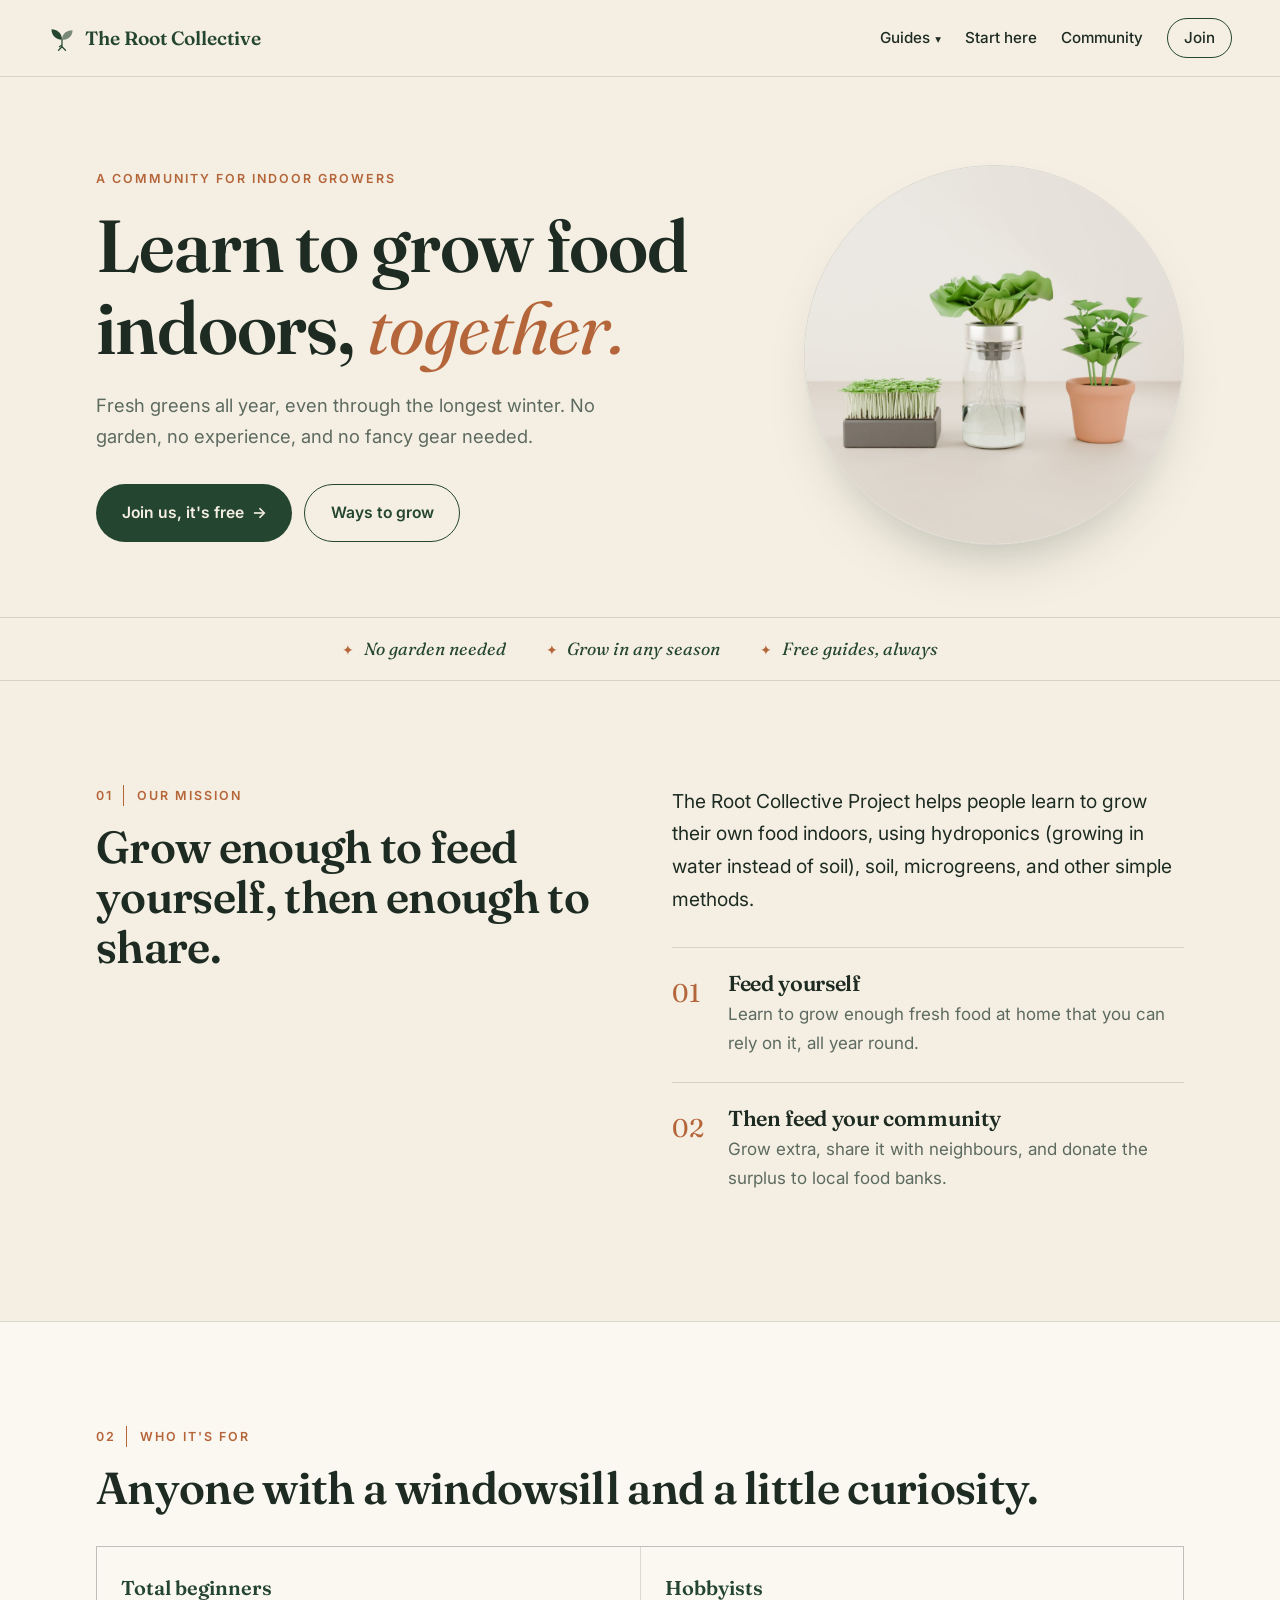
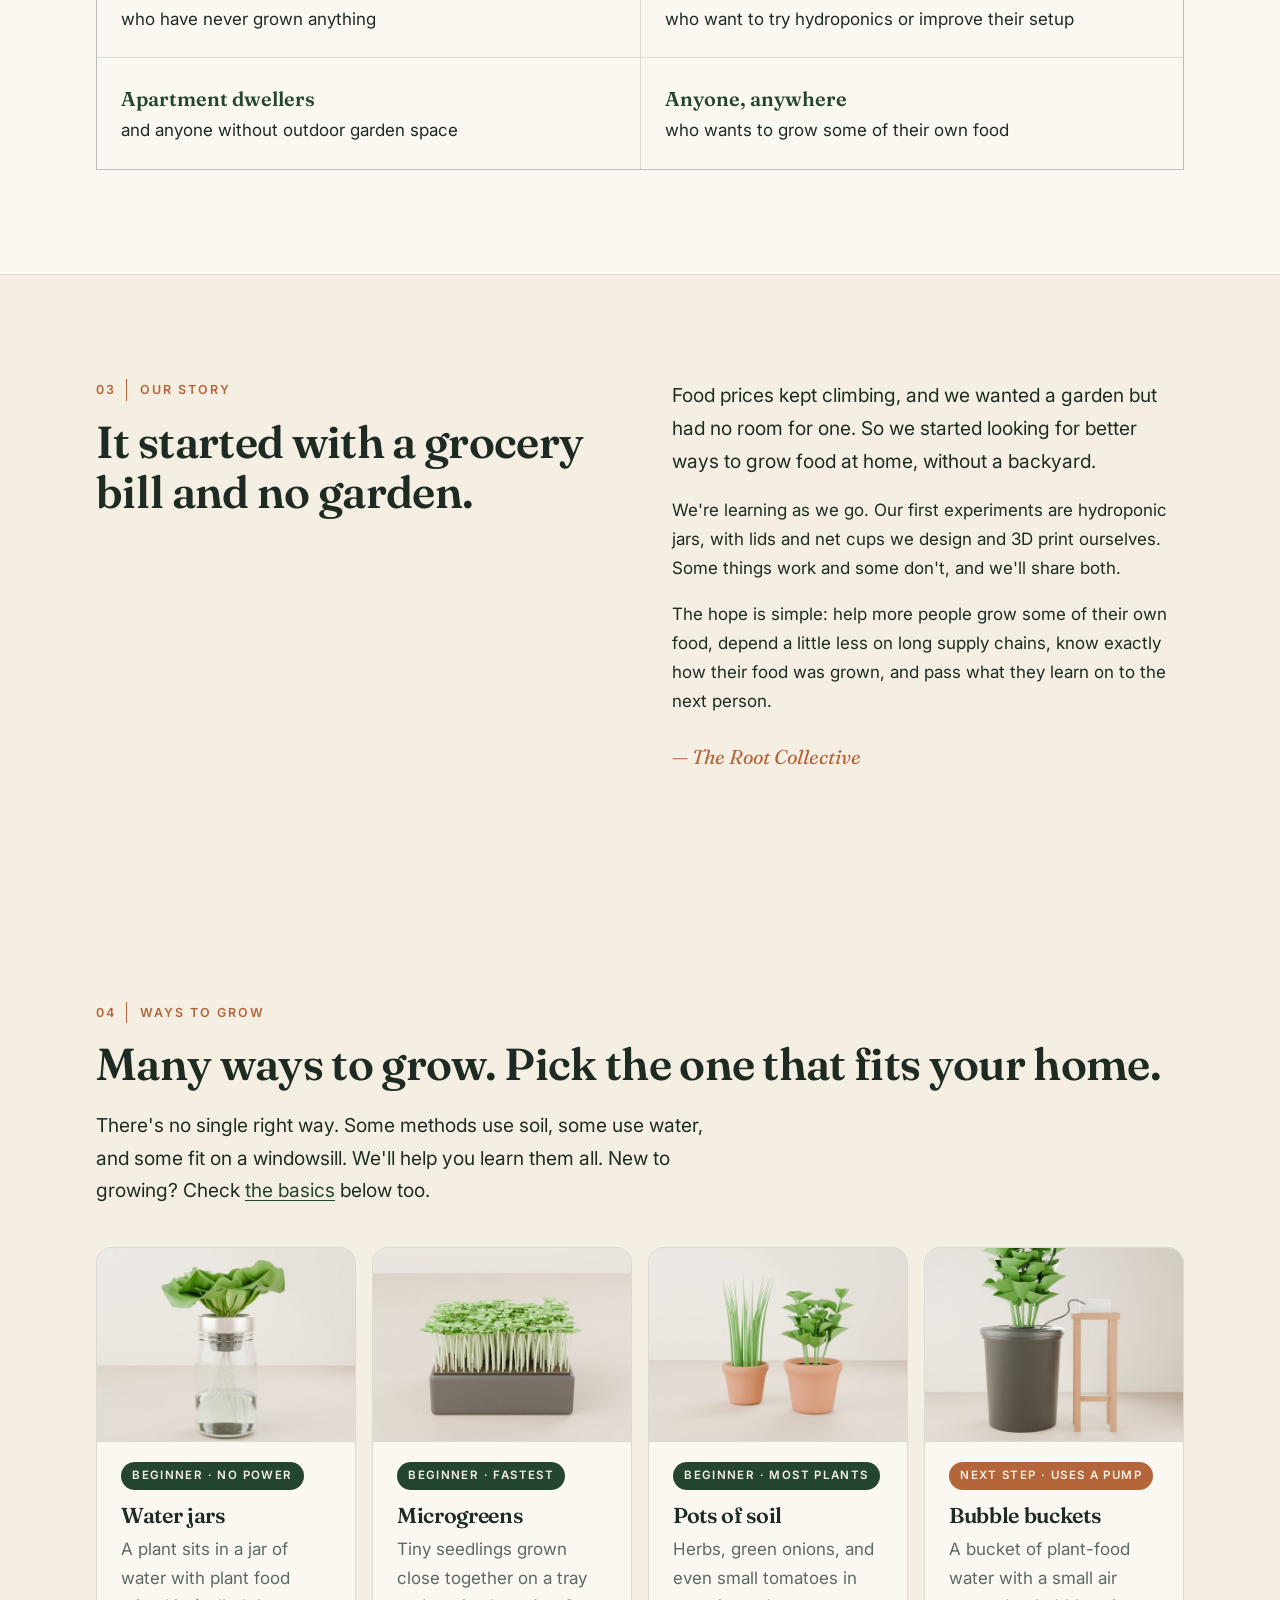
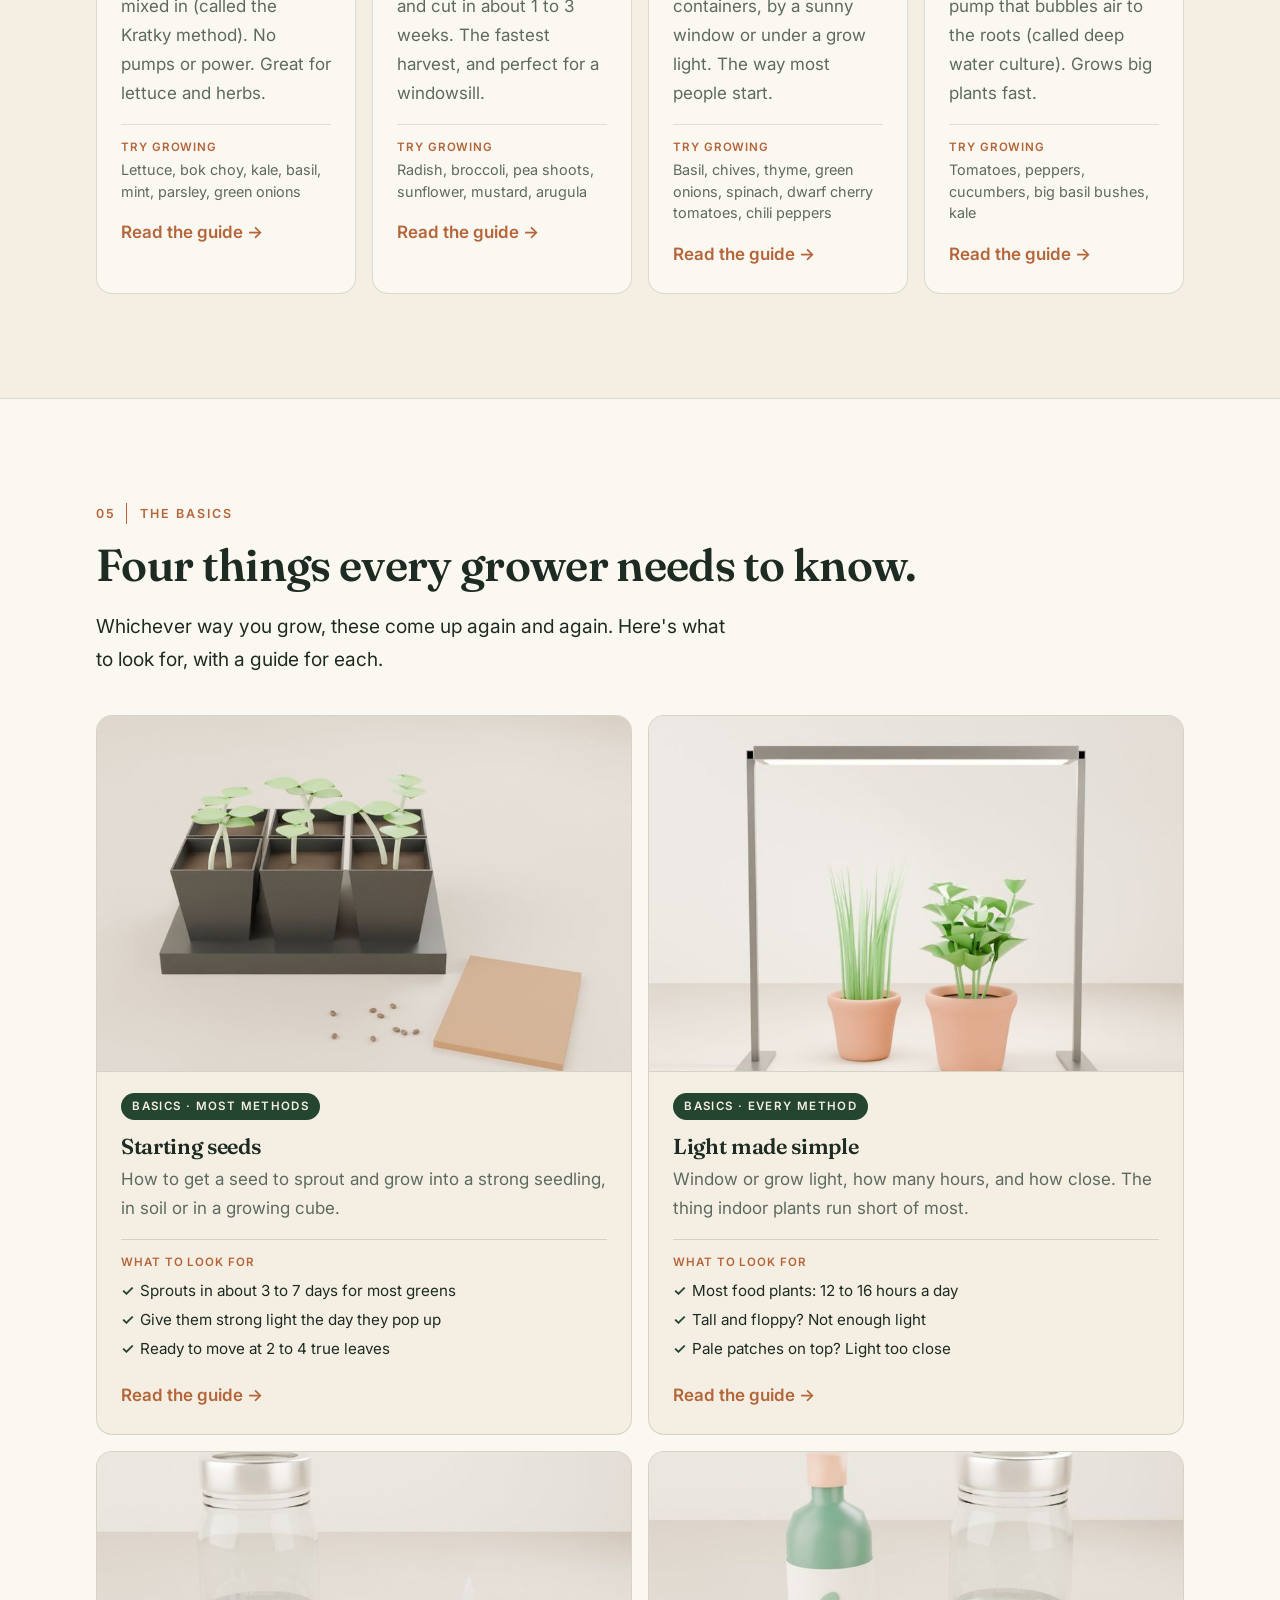
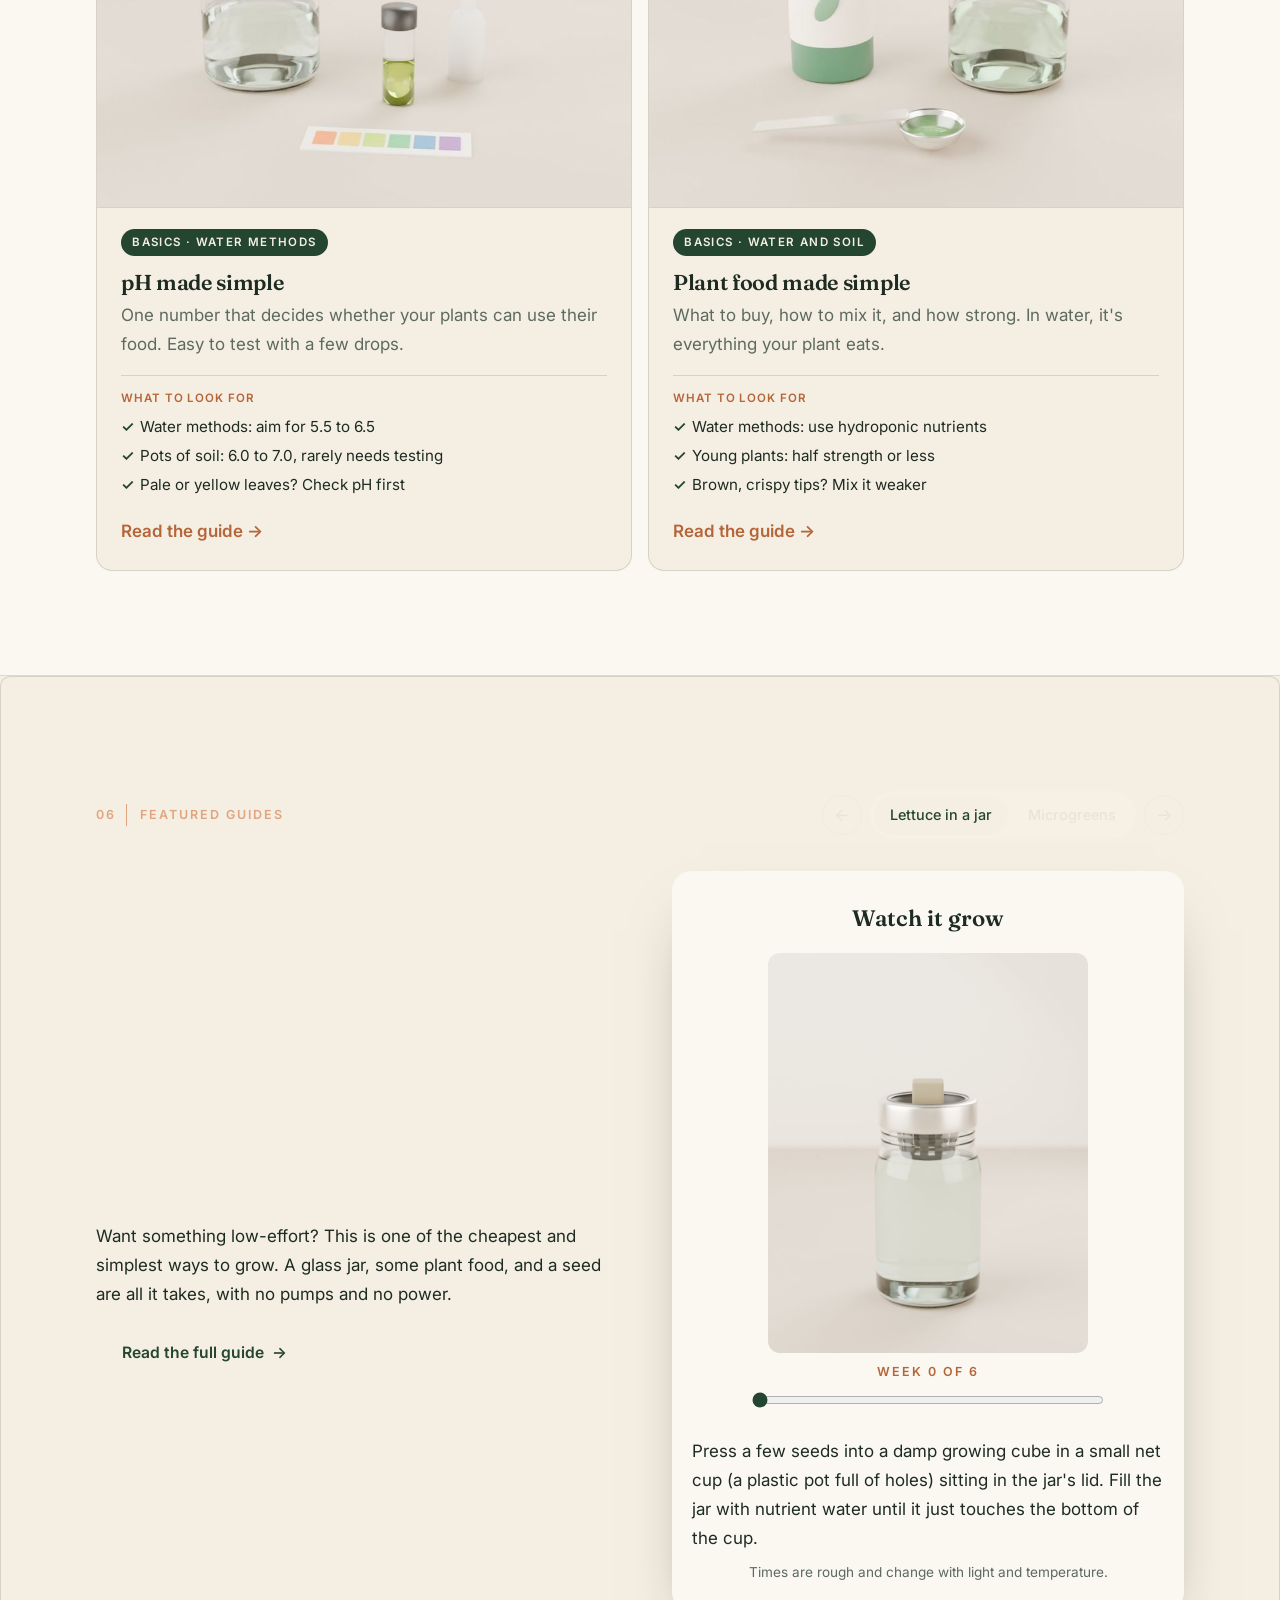
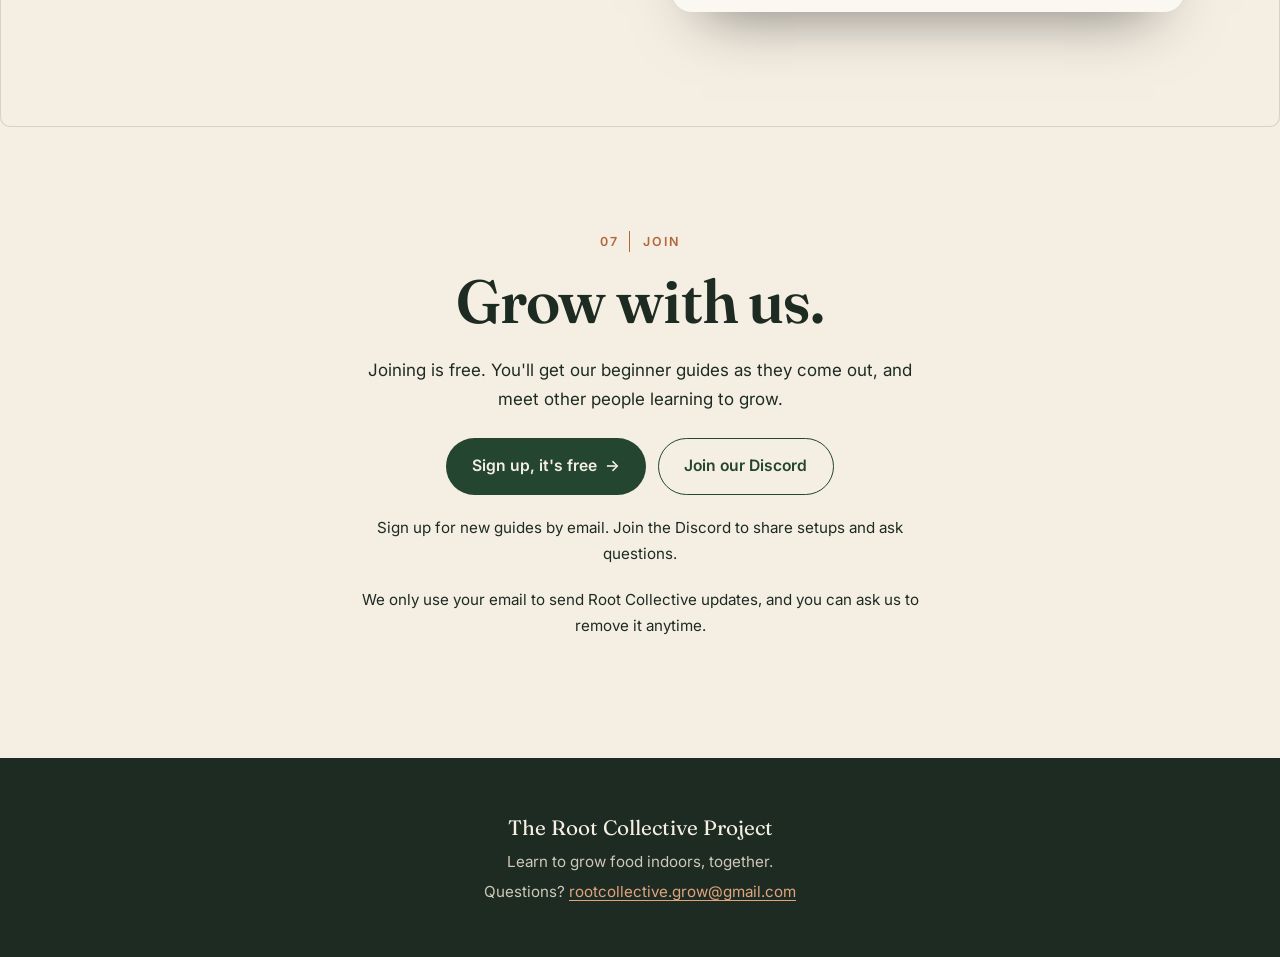
==== index.html @ bc661ca5 "Add files via upload" ====
<!DOCTYPE html>
<html lang="en-CA">
<head>
  <meta charset="UTF-8">
  <meta name="viewport" content="width=device-width, initial-scale=1">
  <title>The Root Collective Project</title>
  <meta name="description" content="Learn to grow food indoors, together. A friendly community for beginners, wherever you live.">
  <!-- Free fonts from Google: Fraunces (headings) and Inter (body text) -->
  <link rel="preconnect" href="https://fonts.googleapis.com">
  <link rel="preconnect" href="https://fonts.gstatic.com" crossorigin>
  <link rel="stylesheet" href="https://fonts.googleapis.com/css2?family=Fraunces:ital,opsz,wght@0,9..144,400;0,9..144,600;1,9..144,400&family=Inter:wght@400;500;600&display=swap">
  <!-- SHARE: link previews -->
  <meta property="og:type" content="website">
  <meta property="og:site_name" content="The Root Collective">
  <meta property="og:title" content="The Root Collective Project">
  <meta property="og:description" content="Learn to grow food indoors, together. A friendly community for beginners, wherever you live.">
  <meta property="og:url" content="https://rootcollective-grow.github.io/">
  <meta property="og:image" content="https://rootcollective-grow.github.io/images/hero-ways-to-grow.jpg">
  <meta property="og:image:alt" content="The Root Collective Project">
  <meta name="twitter:card" content="summary_large_image">
  <link rel="canonical" href="https://rootcollective-grow.github.io/">
  <!-- /SHARE -->
  <link rel="icon" href="favicon.svg" type="image/svg+xml">
  <link rel="icon" href="favicon.ico" sizes="any">
  <link rel="apple-touch-icon" href="apple-touch-icon.png">
  <link rel="stylesheet" href="styles.css">
</head>
<body>

  <header class="site-header">
    <a class="logo" href="index.html">
      <svg class="logo-mark" viewBox="0 0 32 32" aria-hidden="true">
        <path d="M16 18 C16 10 10 6 4 6 C4 13 9 18 16 18 Z" fill="currentColor"/>
        <path d="M16 18 C16 11 21 7 28 7 C28 14 23 18 16 18 Z" fill="currentColor" opacity="0.6"/>
        <path d="M16 18 V26 M16 26 L12 30 M16 26 L20 30 M16 24 L13 26" stroke="currentColor" stroke-width="1.4" fill="none" stroke-linecap="round"/>
      </svg>
      <span>The Root Collective</span>
    </a>
    <nav aria-label="Main">
      <details class="nav-guides">
        <summary>Guides</summary>
        <div class="nav-menu">
          <p class="nav-menu-title">Ways to grow</p>
          <a href="water-jars.html">Water jars</a>
          <a href="microgreens.html">Microgreens</a>
          <a href="soil.html">Pots of soil</a>
          <a href="bubble-bucket.html">Bubble buckets</a>
          <p class="nav-menu-title">The basics</p>
          <a href="seed-starting.html">Starting seeds</a>
          <a href="lighting.html">Light</a>
          <a href="ph.html">pH</a>
          <a href="plant-food.html">Plant food</a>
          <p class="nav-menu-title">Tools</p>
          <a href="savings.html">Savings calculator</a>
          <a href="planner.html">Planting planner</a>
        </div>
      </details>
      <a href="start-here.html">Start here</a>
      <a href="community.html">Community</a>
      <a class="nav-join" href="#join">Join</a>
    </nav>
  </header>

  <main>

    <!-- Top banner: the first thing people see -->
    <section class="hero">
      <div class="hero-text">
        <p class="eyebrow">A community for indoor growers</p>
        <h1>Learn to grow food indoors, <em>together.</em></h1>
        <p class="hero-lead">Fresh greens all year, even through the longest winter. No garden, no experience, and no fancy gear needed.</p>
        <div class="buttons">
          <a class="button" href="#join">Join us, it's free <span aria-hidden="true">→</span></a>
          <a class="button button-ghost" href="#ways">Ways to grow</a>
        </div>
      </div>
      <!-- Realistic picture made in Blender (in the images folder) -->
      <div class="hero-plate">
        <img class="hero-photo" src="images/hero-ways-to-grow.jpg" width="1000" height="1000" alt="Three ways to grow indoors on a table: a tray of microgreens, a lettuce growing in a glass jar of water, and an herb in a clay pot">
      </div>
    </section>

    <!-- Three quick promises under the banner -->
    <ul class="promise-strip" aria-label="What makes it easy">
      <li>No garden needed</li>
      <li>Grow in any season</li>
      <li>Free guides, always</li>
    </ul>

    <!-- Who we are and what we care about -->
    <section id="mission" class="section split">
      <div>
        <p class="eyebrow"><span class="eyebrow-num">01</span> Our mission</p>
        <h2>Grow enough to feed yourself, then enough to share.</h2>
      </div>
      <div>
        <p class="lead">The Root Collective Project helps people learn to grow their own food indoors, using hydroponics (growing in water instead of soil), soil, microgreens, and other simple methods.</p>
        <ol class="pillars">
          <li>
            <h3>Feed yourself</h3>
            <p>Learn to grow enough fresh food at home that you can rely on it, all year round.</p>
          </li>
          <li>
            <h3>Then feed your community</h3>
            <p>Grow extra, share it with neighbours, and donate the surplus to local food banks.</p>
          </li>
        </ol>
      </div>
    </section>

    <!-- Who the site is for -->
    <section class="section-band">
      <div class="section">
        <p class="eyebrow"><span class="eyebrow-num">02</span> Who it's for</p>
        <h2>Anyone with a windowsill and a little curiosity.</h2>
        <ul class="audience">
          <li><strong>Total beginners</strong> who have never grown anything</li>
          <li><strong>Hobbyists</strong> who want to try hydroponics or improve their setup</li>
          <li><strong>Apartment dwellers</strong> and anyone without outdoor garden space</li>
          <li><strong>Anyone, anywhere</strong> who wants to grow some of their own food</li>
        </ul>
      </div>
    </section>

    <!-- Our story: why the Root Collective exists (from Jessy's own answers) -->
    <section id="about" class="section split">
      <div>
        <p class="eyebrow"><span class="eyebrow-num">03</span> Our story</p>
        <h2>It started with a grocery bill and no garden.</h2>
      </div>
      <div class="about-text">
        <p class="lead">Food prices kept climbing, and we wanted a garden but had no room for one. So we started looking for better ways to grow food at home, without a backyard.</p>
        <p>We're learning as we go. Our first experiments are hydroponic jars, with lids and net cups we design and 3D print ourselves. Some things work and some don't, and we'll share both.</p>
        <p>The hope is simple: help more people grow some of their own food, depend a little less on long supply chains, know exactly how their food was grown, and pass what they learn on to the next person.</p>
        <p class="about-sign">The Root Collective</p>
      </div>
    </section>

    <!-- The different ways to grow -->
    <section id="ways" class="section">
      <p class="eyebrow"><span class="eyebrow-num">04</span> Ways to grow</p>
      <h2>Many ways to grow. Pick the one that fits your home.</h2>
      <p class="lead narrow-text">There's no single right way. Some methods use soil, some use water, and some fit on a windowsill. We'll help you learn them all. New to growing? Check <a href="#basics">the basics</a> below too.</p>
      <div class="methods">
        <a class="method" href="water-jars.html">
          <img class="card-art" src="images/card-jar.jpg" width="560" height="420" alt="" loading="lazy">
          <span class="method-tag">Beginner · No power</span>
          <h3>Water jars</h3>
          <p>A plant sits in a jar of water with plant food mixed in (called the Kratky method). No pumps or power. Great for lettuce and herbs.</p>
          <p class="method-plants"><span>Try growing</span>Lettuce, bok choy, kale, basil, mint, parsley, green onions</p>
          <span class="method-link">Read the guide <span aria-hidden="true">→</span></span>
        </a>
        <a class="method" href="microgreens.html">
          <img class="card-art" src="images/card-mg.jpg" width="560" height="420" alt="" loading="lazy">
          <span class="method-tag">Beginner · Fastest</span>
          <h3>Microgreens</h3>
          <p>Tiny seedlings grown close together on a tray and cut in about 1 to 3 weeks. The fastest harvest, and perfect for a windowsill.</p>
          <p class="method-plants"><span>Try growing</span>Radish, broccoli, pea shoots, sunflower, mustard, arugula</p>
          <span class="method-link">Read the guide <span aria-hidden="true">→</span></span>
        </a>
        <a class="method" href="soil.html">
          <img class="card-art" src="images/card-soil.jpg" width="560" height="420" alt="" loading="lazy">
          <span class="method-tag">Beginner · Most plants</span>
          <h3>Pots of soil</h3>
          <p>Herbs, green onions, and even small tomatoes in containers, by a sunny window or under a grow light. The way most people start.</p>
          <p class="method-plants"><span>Try growing</span>Basil, chives, thyme, green onions, spinach, dwarf cherry tomatoes, chili peppers</p>
          <span class="method-link">Read the guide <span aria-hidden="true">→</span></span>
        </a>
        <a class="method" href="bubble-bucket.html">
          <img class="card-art" src="images/card-bucket.jpg" width="560" height="420" alt="" loading="lazy">
          <span class="method-tag method-tag-step">Next step · Uses a pump</span>
          <h3>Bubble buckets</h3>
          <p>A bucket of plant-food water with a small air pump that bubbles air to the roots (called deep water culture). Grows big plants fast.</p>
          <p class="method-plants"><span>Try growing</span>Tomatoes, peppers, cucumbers, big basil bushes, kale</p>
          <span class="method-link">Read the guide <span aria-hidden="true">→</span></span>
        </a>
      </div>
    </section>

    <!-- The basics: skills every method relies on -->
    <section id="basics" class="section-band">
      <div class="section">
        <p class="eyebrow"><span class="eyebrow-num">05</span> The basics</p>
        <h2>Four things every grower needs to know.</h2>
        <p class="lead narrow-text">Whichever way you grow, these come up again and again. Here's what to look for, with a guide for each.</p>
        <div class="basics">
          <a class="basic" href="seed-starting.html">
          <img class="card-art" src="images/card-seeds.jpg" width="800" height="534" alt="" loading="lazy">
            <span class="method-tag">Basics · Most methods</span>
            <h3>Starting seeds</h3>
            <p>How to get a seed to sprout and grow into a strong seedling, in soil or in a growing cube.</p>
            <ul class="look-for">
              <li>Sprouts in about 3 to 7 days for most greens</li>
              <li>Give them strong light the day they pop up</li>
              <li>Ready to move at 2 to 4 true leaves</li>
            </ul>
            <span class="method-link">Read the guide <span aria-hidden="true">→</span></span>
          </a>
          <a class="basic" href="lighting.html">
          <img class="card-art" src="images/card-light.jpg" width="800" height="534" alt="" loading="lazy">
            <span class="method-tag">Basics · Every method</span>
            <h3>Light made simple</h3>
            <p>Window or grow light, how many hours, and how close. The thing indoor plants run short of most.</p>
            <ul class="look-for">
              <li>Most food plants: 12 to 16 hours a day</li>
              <li>Tall and floppy? Not enough light</li>
              <li>Pale patches on top? Light too close</li>
            </ul>
            <span class="method-link">Read the guide <span aria-hidden="true">→</span></span>
          </a>
          <a class="basic" href="ph.html">
          <img class="card-art" src="images/card-ph.jpg" width="800" height="534" alt="" loading="lazy">
            <span class="method-tag">Basics · Water methods</span>
            <h3>pH made simple</h3>
            <p>One number that decides whether your plants can use their food. Easy to test with a few drops.</p>
            <ul class="look-for">
              <li>Water methods: aim for 5.5 to 6.5</li>
              <li>Pots of soil: 6.0 to 7.0, rarely needs testing</li>
              <li>Pale or yellow leaves? Check pH first</li>
            </ul>
            <span class="method-link">Read the guide <span aria-hidden="true">→</span></span>
          </a>
          <a class="basic" href="plant-food.html">
          <img class="card-art" src="images/card-food.jpg" width="800" height="534" alt="" loading="lazy">
            <span class="method-tag">Basics · Water and soil</span>
            <h3>Plant food made simple</h3>
            <p>What to buy, how to mix it, and how strong. In water, it's everything your plant eats.</p>
            <ul class="look-for">
              <li>Water methods: use hydroponic nutrients</li>
              <li>Young plants: half strength or less</li>
              <li>Brown, crispy tips? Mix it weaker</li>
            </ul>
            <span class="method-link">Read the guide <span aria-hidden="true">→</span></span>
          </a>
        </div>
      </div>
    </section>

    <!-- Featured guides: a small carousel with one "watch it grow" slider per guide (moving parts in script.js) -->
    <section id="start" class="section-dark">
      <div class="section">
        <div class="feature-bar">
          <p class="eyebrow"><span class="eyebrow-num">06</span> Featured guides</p>
          <div class="feature-controls">
            <button type="button" class="feature-arrow" data-step="-1" aria-label="Previous guide">←</button>
            <div class="feature-tabs" role="tablist" aria-label="Featured guides">
              <button type="button" role="tab" id="tab-jar" aria-controls="slide-jar" aria-selected="true">Lettuce in a jar</button>
              <button type="button" role="tab" id="tab-mg" aria-controls="slide-mg" aria-selected="false" tabindex="-1">Microgreens</button>
            </div>
            <button type="button" class="feature-arrow" data-step="1" aria-label="Next guide">→</button>
          </div>
        </div>

        <!-- Slide 1: lettuce in a jar -->
        <div class="feature-slide split" id="slide-jar" role="tabpanel" aria-labelledby="tab-jar">
          <div>
            <h2>The simplest setup: lettuce in a jar.</h2>
            <p>Want something low-effort? This is one of the cheapest and simplest ways to grow. A glass jar, some plant food, and a seed are all it takes, with no pumps and no power.</p>
            <a class="button button-light" href="water-jars.html">Read the full guide <span aria-hidden="true">→</span></a>
          </div>
          <div class="grow-demo" data-grow="jar">
            <p class="grow-title">Watch it grow</p>
            <!-- Realistic pictures made in Blender (in the images folder) -->
            <img class="grow-photo" src="images/grow-week0.jpg" width="800" height="1000" alt="">
            <label for="grow-jar" class="grow-label"><span class="grow-step"></span></label>
            <input type="range" id="grow-jar" class="grow-range" min="0" max="6" step="1" value="0">
            <p class="grow-text" aria-live="polite"></p>
            <p class="grow-note">Times are rough and change with light and temperature.</p>
          </div>
        </div>

        <!-- Slide 2: microgreens -->
        <div class="feature-slide split" id="slide-mg" role="tabpanel" aria-labelledby="tab-mg" hidden>
          <div>
            <h2>The fastest harvest: microgreens.</h2>
            <p>Want results this week? A shallow tray, some soil, and a pack of seeds are all you need. Most microgreens are ready to cut in about 1 to 3 weeks, right on a windowsill.</p>
            <a class="button button-light" href="microgreens.html">Read the full guide <span aria-hidden="true">→</span></a>
          </div>
          <div class="grow-demo" data-grow="mg">
            <p class="grow-title">Watch it grow</p>
            <img class="grow-photo" src="images/mg-day0.jpg" width="800" height="1000" alt="">
            <label for="grow-mg" class="grow-label"><span class="grow-step"></span></label>
            <input type="range" id="grow-mg" class="grow-range" min="0" max="5" step="1" value="0">
            <p class="grow-text" aria-live="polite"></p>
            <p class="grow-note">Times are rough and change with your seeds, light, and temperature.</p>
          </div>
        </div>
      </div>
    </section>

    <!-- How to join: Google Form sign-up + Discord -->
    <section id="join" class="section section-join">
      <p class="eyebrow"><span class="eyebrow-num">07</span> Join</p>
      <h2>Grow with us.</h2>
      <p>Joining is free. You'll get our beginner guides as they come out, and meet other people learning to grow.</p>
      <div class="buttons buttons-center">
        <a class="button" href="https://docs.google.com/forms/d/e/1FAIpQLSeoeLCS9HHM_jg-nk97J0i8qkLeaK_hERwWRueJuKdJKxjQ8Q/viewform" target="_blank" rel="noopener">Sign up, it's free <span aria-hidden="true">→</span></a>
        <a class="button button-ghost" href="https://discord.gg/AST98zXSZ" target="_blank" rel="noopener">Join our Discord</a>
      </div>
      <p class="join-note">Sign up for new guides by email. Join the Discord to share setups and ask questions.</p>
      <p class="join-note">We only use your email to send Root Collective updates, and you can ask us to remove it anytime.</p>
    </section>

  </main>

  <footer class="site-footer">
    <p class="footer-name">The Root Collective Project</p>
    <p>Learn to grow food indoors, together.</p>
    <p>Questions? <a class="footer-link" href="mailto:rootcollective.grow@gmail.com">rootcollective.grow@gmail.com</a></p>
  </footer>

  <script src="script.js"></script>
  <script src="animations.js"></script>
  <!-- Start each page at the top (helps when the site is shown inside a preview frame) -->
  <script>if (!location.hash) { document.body.scrollIntoView({ block: 'start', behavior: 'instant' }); }</script>
</body>
</html>
---- styles.css ----
/* The Root Collective Project: site styles
   Colours and fonts live here at the top, so they're easy to change in one place. */
:root {
  --ink: #1d2b22;          /* main text, nearly black green */
  --forest: #24452f;       /* deep green for dark sections and buttons */
  --forest-hover: #1a3523; /* darker green for hover */
  --moss: #5f8456;         /* mid green */
  --clay: #b5653a;         /* terracotta accent */
  --cream: #f5efe3;        /* page background */
  --paper: #fbf8f1;        /* lighter panels */
  --muted: #5d6a60;        /* softer text */
  --line: rgba(29, 43, 34, 0.15); /* thin dividing lines */

  --serif: "Fraunces", Georgia, "Times New Roman", serif;
  --sans: "Inter", system-ui, -apple-system, "Segoe UI", Roboto, sans-serif;
}

* { box-sizing: border-box; }

html { scroll-behavior: smooth; }

body {
  margin: 0;
  font-family: var(--sans);
  font-size: 1.0625rem;
  line-height: 1.7;
  color: var(--ink);
  background: var(--cream);
}

h1, h2, h3 {
  font-family: var(--serif);
  font-weight: 600;
  line-height: 1.12;
  letter-spacing: -0.015em;
  color: var(--ink);
}
h2 { font-size: clamp(1.9rem, 4.5vw, 2.8rem); margin: 0 0 1.25rem; }
h3 { font-size: 1.35rem; }
em { font-style: italic; font-weight: 400; color: var(--clay); }

a { color: var(--forest); text-underline-offset: 3px; }

/* Small label above headings, e.g. "01 Our mission" */
.eyebrow {
  font-size: 0.78rem;
  font-weight: 600;
  letter-spacing: 0.16em;
  text-transform: uppercase;
  color: var(--clay);
  margin: 0 0 1rem;
}
.eyebrow-num {
  display: inline-block;
  padding-right: 0.6rem;
  margin-right: 0.5rem;
  border-right: 1px solid currentColor;
}

/* Header */
.site-header {
  display: flex;
  flex-wrap: wrap;
  align-items: center;
  justify-content: space-between;
  gap: 0.75rem 1.5rem;
  padding: 1.1rem clamp(1rem, 4vw, 3rem);
  border-bottom: 1px solid var(--line);
}
.logo {
  display: flex;
  align-items: center;
  gap: 0.55rem;
  font-family: var(--serif);
  font-weight: 600;
  font-size: 1.2rem;
  color: var(--forest);
  text-decoration: none;
}
.logo-mark { width: 28px; height: 28px; }
nav { display: flex; flex-wrap: wrap; align-items: center; gap: 0.5rem 1.5rem; }
nav a { white-space: nowrap; }
@media (max-width: 480px) {
  nav { gap: 0.4rem 0.8rem; }
  nav a { font-size: 0.85rem; }
  .nav-join { padding: 0.3rem 0.8rem; }
}
nav a {
  color: var(--ink);
  text-decoration: none;
  font-size: 0.95rem;
  font-weight: 500;
}
nav a:hover { color: var(--clay); }
nav a[aria-current="page"] { color: var(--clay); }
.nav-join {
  padding: 0.4rem 1rem;
  border: 1px solid var(--forest);
  border-radius: 999px;
}
.nav-join:hover { background: var(--forest); color: var(--cream); }

/* Top banner */
.hero {
  display: flex;
  flex-direction: column;
  gap: 2.5rem;
  padding: 3.5rem 1rem 3rem;
  max-width: 72rem;
  margin: 0 auto;
}
.hero h1 {
  font-size: clamp(2.6rem, 8vw, 4.6rem);
  font-weight: 600;
  margin: 0 0 1.25rem;
}
.hero-lead { font-size: 1.15rem; color: var(--muted); max-width: 32rem; margin: 0 0 2rem; }
.hero-plate {
  align-self: center;
  display: grid;
  place-items: center;
  width: min(80vw, 340px);
  aspect-ratio: 1;
  border-radius: 50%;
  background: var(--paper);
  border: 1px solid var(--line);
  box-shadow: 0 30px 60px -30px rgba(29, 43, 34, 0.35);
}
.hero-plate { overflow: hidden; }
.hero-photo { width: 100%; height: 100%; object-fit: cover; }

/* Buttons */
.buttons { display: flex; flex-wrap: wrap; gap: 0.75rem; }
.button {
  display: inline-flex;
  align-items: center;
  gap: 0.5rem;
  padding: 0.9rem 1.6rem;
  border-radius: 999px;
  background: var(--forest);
  color: var(--cream);
  font-weight: 600;
  font-size: 0.98rem;
  text-decoration: none;
  transition: transform 0.15s ease, background 0.15s ease;
}
.button:hover { background: var(--forest-hover); transform: translateY(-2px); }
.button-ghost { background: transparent; color: var(--forest); border: 1px solid var(--forest); }
.button-ghost:hover { background: var(--forest); color: var(--cream); }
.button-light { background: var(--cream); color: var(--forest); }
.button-light:hover { background: #fff; }
.button-clay { background: var(--clay); }
.button-clay:hover { background: #9d5530; }

/* The thin strip of three promises */
.promise-strip {
  list-style: none;
  margin: 0;
  padding: 1rem;
  display: flex;
  flex-wrap: wrap;
  justify-content: center;
  gap: 0.5rem 2.5rem;
  border-top: 1px solid var(--line);
  border-bottom: 1px solid var(--line);
  font-family: var(--serif);
  font-style: italic;
  font-size: 1.1rem;
  color: var(--forest);
}
.promise-strip li::before { content: "✦"; font-style: normal; color: var(--clay); margin-right: 0.6rem; font-size: 0.8em; }

/* Page sections */
.section { padding: clamp(3.5rem, 9vw, 6.5rem) 1rem; max-width: 72rem; margin: 0 auto; }
.split { display: grid; gap: 2.5rem; }
.lead { font-size: 1.2rem; margin-top: 0; }

.pillars { list-style: none; padding: 0; margin: 2rem 0 0; counter-reset: pillar; }
.pillars li {
  counter-increment: pillar;
  display: grid;
  grid-template-columns: 3.5rem 1fr;
  padding: 1.5rem 0;
  border-top: 1px solid var(--line);
}
.pillars li::before {
  content: "0" counter(pillar);
  font-family: var(--serif);
  font-size: 1.6rem;
  color: var(--clay);
  grid-row: span 2;
}
.pillars h3 { margin: 0 0 0.25rem; }
.pillars p { margin: 0; color: var(--muted); }

/* Lightly tinted full-width band */
.section-band { background: var(--paper); border-top: 1px solid var(--line); border-bottom: 1px solid var(--line); }
.audience {
  list-style: none;
  padding: 0;
  margin: 2rem 0 0;
  display: grid;
  gap: 1px;
  background: var(--line);
  border: 1px solid var(--line);
}
.audience li { background: var(--paper); padding: 1.5rem; }
.audience strong { display: block; font-family: var(--serif); font-size: 1.25rem; font-weight: 600; color: var(--forest); }

/* Dark green section */
.section-dark { background: var(--forest); color: #e9e4d6; }
.section-dark h2 { color: var(--cream); }
.section-dark .eyebrow { color: #e0a47f; }
.section-dark .split { align-items: center; }

/* "Watch it grow" slider */
.grow-demo {
  background: var(--paper);
  color: var(--ink);
  border-radius: 20px;
  padding: 1.75rem 1.25rem;
  text-align: center;
  box-shadow: 0 30px 60px -30px rgba(0, 0, 0, 0.5);
}
.grow-title { font-family: var(--serif); font-size: 1.4rem; font-weight: 600; margin: 0; }
.grow-photo { display: block; width: 100%; max-width: 320px; height: auto; margin: 1rem auto 0; border-radius: 12px; }
.grow-label {
  display: block;
  font-size: 0.78rem;
  font-weight: 600;
  letter-spacing: 0.16em;
  text-transform: uppercase;
  color: var(--clay);
  margin-top: 0.5rem;
}
#grow-week { width: 100%; max-width: 22rem; accent-color: var(--forest); height: 2rem; }
.grow-text { min-height: 5.5em; text-align: left; max-width: 30rem; margin: 0.75rem auto 0; }
.grow-note { font-size: 0.85rem; color: var(--muted); margin: 0.5rem 0 0; }

.coming-soon {
  display: inline-block;
  padding: 0.5rem 1.1rem;
  border-radius: 999px;
  border: 1px dashed var(--moss);
  color: var(--forest);
  font-family: var(--serif);
  font-style: italic;
}

.section-join { text-align: center; max-width: 40rem; }
.section-join h2 { font-size: clamp(2.4rem, 7vw, 3.8rem); }

/* "Ways to grow" cards */
.narrow-text { max-width: 40rem; }
.methods { display: grid; gap: 1rem; margin-top: 2.5rem; }
.method {
  display: block;
  background: var(--paper);
  border: 1px solid var(--line);
  border-radius: 16px;
  padding: 1.5rem;
  color: var(--ink);
  text-decoration: none;
}
.method h3 { margin: 0.9rem 0 0.4rem; }
.method p { margin: 0; color: var(--muted); }
a.method { transition: transform 0.15s ease, border-color 0.15s ease; }
a.method:hover { transform: translateY(-3px); border-color: var(--forest); }
.method-tag {
  display: inline-block;
  font-size: 0.72rem;
  font-weight: 600;
  letter-spacing: 0.12em;
  text-transform: uppercase;
  padding: 0.25rem 0.7rem;
  border-radius: 999px;
  background: var(--forest);
  color: var(--cream);
}
.method-tag-soon { background: transparent; color: var(--muted); border: 1px solid var(--line); }
.method-link { display: inline-block; margin-top: 1rem; font-weight: 600; color: var(--clay); }

/* Footer */
.site-footer {
  background: var(--ink);
  color: #cfc8b8;
  text-align: center;
  padding: 3rem 1rem;
  font-size: 0.95rem;
}
.site-footer p { margin: 0.25rem 0; }
.footer-link { color: #e0a47f; }
.footer-name { font-family: var(--serif); font-size: 1.3rem; color: var(--cream); }

/* "Start here" guide page */
.hero.hero-small { max-width: 50rem; padding-bottom: 2.5rem; }
.section.section-tinted { max-width: none; background: var(--paper); border-top: 1px solid var(--line); border-bottom: 1px solid var(--line); }
.section-tinted > * { max-width: 46rem; margin-left: auto; margin-right: auto; }
.section.narrow { max-width: 50rem; }

.supply-list { list-style: none; padding: 0; margin-top: 2rem; }
.supply-list li { padding: 1.25rem 0; border-top: 1px solid var(--line); }
.supply-list label { cursor: pointer; font-family: var(--serif); font-size: 1.25rem; }
.supply-list label strong { font-weight: 600; }
.supply-list input { width: 1.15rem; height: 1.15rem; accent-color: var(--forest); vertical-align: middle; margin-right: 0.5rem; }
.supply-list label:has(input:checked) strong { text-decoration: line-through; color: var(--muted); }
.supply-list p { margin: 0.4rem 0 0; color: var(--muted); }
.diy { font-weight: 600; color: var(--clay); }

.steps { list-style: none; padding: 0; counter-reset: step; margin-top: 2rem; }
.steps li { counter-increment: step; position: relative; padding: 1.5rem 0 1.5rem 4rem; border-top: 1px solid var(--line); }
.steps li::before {
  content: "0" counter(step);
  position: absolute; left: 0; top: 1.4rem;
  font-family: var(--serif);
  font-size: 1.8rem;
  color: var(--clay);
}
.steps h3 { margin: 0 0 0.4rem; }
.steps p { margin: 0; }

.problems dt { font-family: var(--serif); font-size: 1.2rem; font-weight: 600; margin-top: 1.5rem; }
.problems dd { margin: 0.25rem 0 0; color: var(--muted); }

/* Community page */
.showcase { display: grid; gap: 1rem; margin-top: 2.5rem; }
.setup {
  background: var(--paper);
  border: 1px solid var(--line);
  border-radius: 16px;
  overflow: hidden;
  display: flex;
  flex-direction: column;
}
.setup img { display: block; width: 100%; height: 260px; object-fit: cover; object-position: center 40%; }
.setup-text { padding: 1.5rem; }
.setup h3 { margin: 0.9rem 0 0.2rem; }
.setup p { margin: 0.4rem 0 0; color: var(--muted); }
.setup-by { font-size: 0.85rem; font-weight: 600; color: var(--clay) !important; }
.setup-empty { border-style: dashed; justify-content: center; background: transparent; }

.share-steps { list-style: none; padding: 0; margin: 0; counter-reset: share; }
.share-steps li {
  counter-increment: share;
  position: relative;
  padding: 1.25rem 0 1.25rem 3.5rem;
  border-top: 1px solid rgba(233, 228, 214, 0.2);
}
.share-steps li::before {
  content: "0" counter(share);
  position: absolute; left: 0; top: 1.1rem;
  font-family: var(--serif);
  font-size: 1.6rem;
  color: #e0a47f;
}
.share-steps strong { color: var(--cream); }
.coming-soon-light { border-color: #e0a47f; color: var(--cream); }

.faq { margin-top: 2rem; border-bottom: 1px solid var(--line); }
.faq details { border-top: 1px solid var(--line); }
.faq summary {
  cursor: pointer;
  list-style: none;
  display: flex;
  justify-content: space-between;
  align-items: center;
  gap: 1rem;
  padding: 1.25rem 0;
  font-family: var(--serif);
  font-size: 1.2rem;
  font-weight: 600;
}
.faq summary::-webkit-details-marker { display: none; }
.faq summary::after { content: "+"; font-family: var(--sans); font-weight: 400; font-size: 1.5rem; color: var(--clay); transition: transform 0.2s ease; }
.faq details[open] summary::after { transform: rotate(45deg); }
.faq details p { margin: 0 0 1.25rem; color: var(--muted); }

/* Wider screens (tablets and computers) */
@media (min-width: 760px) {
  .hero { flex-direction: row; align-items: center; justify-content: space-between; padding: 5.5rem 2rem 4.5rem; }
  .hero-text { max-width: 38rem; }
  .hero-plate { width: 380px; flex-shrink: 0; }
  .split { grid-template-columns: 1fr 1fr; gap: 4rem; }
  .section { padding-left: 2rem; padding-right: 2rem; }
  .audience { grid-template-columns: 1fr 1fr; }
  .methods { grid-template-columns: repeat(2, 1fr); }
  .showcase { grid-template-columns: repeat(3, 1fr); }
}
@media (min-width: 1100px) {
  .methods { grid-template-columns: repeat(4, 1fr); }
}

/* Turn off movement for people who've asked their device to reduce motion */
@media (prefers-reduced-motion: reduce) {
  html { scroll-behavior: auto; }
  * { transition: none !important; }
}
.buttons-center { justify-content: center; margin-top: 1.5rem; }
.join-note { margin-top: 1.25rem; font-size: 0.95rem; opacity: 0.8; }

/* Featured guides carousel */
.feature-bar { display: flex; flex-wrap: wrap; align-items: center; justify-content: space-between; gap: 1rem; margin-bottom: 2rem; }
.feature-bar .eyebrow { margin: 0; }
.feature-controls { display: flex; align-items: center; gap: 0.5rem; }
.feature-tabs { display: flex; gap: 0.25rem; background: rgba(255,255,255,0.08); border-radius: 999px; padding: 0.25rem; }
.feature-tabs [role="tab"] { font: inherit; font-size: 0.9rem; font-weight: 500; color: #e9e4d6; background: transparent; border: 0; border-radius: 999px; padding: 0.5rem 1rem; cursor: pointer; }
.feature-tabs [role="tab"][aria-selected="true"] { background: var(--cream); color: var(--forest); }
.feature-tabs [role="tab"]:focus-visible, .feature-arrow:focus-visible { outline: 2px solid #e0a47f; outline-offset: 2px; }
.feature-arrow { font: inherit; font-size: 1.1rem; width: 2.5rem; height: 2.5rem; border-radius: 50%; border: 1px solid rgba(233,228,214,0.4); background: transparent; color: #e9e4d6; cursor: pointer; }
.feature-arrow:hover { background: rgba(255,255,255,0.1); }
.feature-slide[hidden] { display: none; }
.grow-range { width: 100%; max-width: 22rem; accent-color: var(--forest); height: 2rem; }
@media (max-width: 480px) { .feature-tabs [role="tab"] { padding: 0.45rem 0.7rem; font-size: 0.85rem; } }

/* Suggested plants on the "Ways to grow" cards */
.method-plants { font-size: 0.9rem; line-height: 1.5; margin: 1rem 0 0 !important; padding-top: 0.85rem; border-top: 1px solid rgba(29,43,34,0.12); color: var(--ink); }
.method-plants span { display: block; font-size: 0.72rem; font-weight: 600; letter-spacing: 0.08em; text-transform: uppercase; color: var(--clay); margin-bottom: 0.2rem; }

/* Our story */
.about-text p + p { margin-top: 1rem; }
.about-sign { font-family: var(--serif); font-style: italic; font-size: 1.25rem; color: var(--clay); margin-top: 1.5rem !important; }
.about-sign::before { content: "— "; }

/* Bubble bucket guide */
.narrow-inner { max-width: 50rem; }
.safety-list { list-style: none; padding: 0; margin: 1.25rem 0 0; display: grid; gap: 0.75rem; }
.safety-list li { background: #fbefe6; border-left: 3px solid var(--clay); border-radius: 0 8px 8px 0; padding: 0.85rem 1rem; }
.method-tag-step { background: var(--clay); }

/* pH guide */
.ph-scale { margin: 2rem 0; }
.ph-bar { position: relative; height: 1.1rem; border-radius: 999px; background: linear-gradient(90deg, #c94b3b 0%, #e38a3a 20%, #e8c547 35%, #8fbf5a 50%, #4f9a8f 65%, #3d6fa8 80%, #5b4a9a 100%); }
.ph-zone { position: absolute; top: -0.35rem; bottom: -0.35rem; border-radius: 4px; }
.ph-zone-water { border: 2px solid var(--forest); background: rgba(255,255,255,0.25); }
.ph-zone-soil { border: 2px dashed var(--ink); top: -0.6rem; bottom: -0.6rem; }
.ph-ticks, .ph-ends { display: flex; justify-content: space-between; font-size: 0.85rem; color: var(--muted); margin-top: 0.6rem; }
.ph-ends { margin-top: 0.1rem; font-size: 0.75rem; text-transform: uppercase; letter-spacing: 0.08em; }
.ph-scale figcaption { margin-top: 1rem; font-size: 0.9rem; display: flex; flex-wrap: wrap; align-items: center; gap: 0.4rem 0.5rem; }
.ph-key { display: inline-block; width: 1.4rem; height: 0.9rem; border-radius: 3px; vertical-align: middle; }
.ph-key-water { border: 2px solid var(--forest); }
.ph-key-soil { border: 2px dashed var(--ink); margin-left: 1rem; }
.ph-table-wrap { overflow-x: auto; margin-top: 1.5rem; }
.ph-table { width: 100%; border-collapse: collapse; font-size: 0.95rem; }
.ph-table th, .ph-table td { text-align: left; padding: 0.85rem 0.75rem 0.85rem 0; border-top: 1px solid var(--line); vertical-align: top; }
.ph-table thead th { font-size: 0.75rem; font-weight: 600; letter-spacing: 0.08em; text-transform: uppercase; color: var(--clay); border-top: 0; }
.ph-table tbody th { font-family: var(--serif); font-weight: 600; font-size: 1.05rem; }
.ph-table td:nth-child(2) { white-space: nowrap; font-weight: 600; }
.steps + .safety-list { margin-top: 1.5rem; }

/* "Before you start" / "Where next?" boxes on guides */
.before-box { margin-top: 2rem; background: var(--paper); border: 1px solid var(--line); border-left: 4px solid var(--forest); border-radius: 0 12px 12px 0; padding: 1.25rem 1.5rem; }
.section-tinted .before-box { background: var(--cream); }
.before-title { font-size: 0.78rem; font-weight: 600; letter-spacing: 0.16em; text-transform: uppercase; color: var(--clay); margin: 0 0 0.4rem; }
.before-box > p:not(.before-title) { margin: 0; }
.before-box ul { list-style: none; padding: 0; margin: 0.75rem 0 0; }
.before-box li { padding: 0.75rem 0; border-top: 1px solid var(--line); }
.before-box li a { display: block; font-family: var(--serif); font-size: 1.15rem; font-weight: 600; }
.before-box li span { display: block; color: var(--muted); font-size: 0.95rem; }

/* Home page basics cards */
.basics { display: grid; gap: 1rem; margin-top: 2.5rem; }
.basic { display: block; background: var(--cream); border: 1px solid var(--line); border-radius: 16px; padding: 1.5rem; color: var(--ink); text-decoration: none; transition: transform 0.15s ease, border-color 0.15s ease; }
.basic:hover { transform: translateY(-3px); border-color: var(--forest); }
.basic h3 { margin: 0.9rem 0 0.4rem; }
.basic p { margin: 0; color: var(--muted); }
.look-for { list-style: none; padding: 0.85rem 0 0; margin: 1rem 0 0; border-top: 1px solid var(--line); font-size: 0.95rem; }
.look-for::before { content: "What to look for"; display: block; font-size: 0.72rem; font-weight: 600; letter-spacing: 0.08em; text-transform: uppercase; color: var(--clay); margin-bottom: 0.3rem; }
.look-for li { padding-left: 1.2rem; position: relative; margin: 0.2rem 0; }
.look-for li::before { content: "✓"; position: absolute; left: 0; color: var(--forest); font-weight: 600; }
@media (min-width: 760px) { .basics { grid-template-columns: 1fr 1fr; } }

/* Start here: the beginner path */
.path-links { display: grid; gap: 0.6rem; margin-top: 1rem; }
.path-links a { display: block; background: var(--cream); border: 1px solid var(--line); border-radius: 12px; padding: 0.8rem 1rem; text-decoration: none; color: var(--ink); transition: border-color 0.15s ease, transform 0.15s ease; }
.path-links a:hover { border-color: var(--forest); transform: translateY(-2px); }
.path-links strong { display: block; font-family: var(--serif); font-size: 1.1rem; font-weight: 600; color: var(--forest); }
.path-links span { display: block; font-size: 0.9rem; color: var(--muted); }
@media (min-width: 600px) { .path-links { grid-template-columns: 1fr 1fr; } }

/* ---------- Animations ---------- */
/* Scroll reveal: added by animations.js, so the page still shows everything without JavaScript */
.reveal { opacity: 0; transform: translateY(18px); transition: opacity 0.7s ease, transform 0.7s cubic-bezier(0.2, 0.7, 0.2, 1); transition-delay: var(--reveal-delay, 0ms); }
.reveal.is-visible { opacity: 1; transform: none; }

/* Top banner: text rises in, picture settles in and then gently floats */
@keyframes rise-in { from { opacity: 0; transform: translateY(22px); } to { opacity: 1; transform: none; } }
@keyframes plate-in { from { opacity: 0; transform: scale(0.94); } to { opacity: 1; transform: none; } }
@keyframes float { 0%, 100% { transform: translateY(0); } 50% { transform: translateY(-8px); } }
.hero-text > * { animation: rise-in 0.8s cubic-bezier(0.2, 0.7, 0.2, 1) both; }
.hero-text > *:nth-child(2) { animation-delay: 0.1s; }
.hero-text > *:nth-child(3) { animation-delay: 0.2s; }
.hero-text > *:nth-child(4) { animation-delay: 0.3s; }
.hero-plate { animation: plate-in 1s 0.2s cubic-bezier(0.2, 0.7, 0.2, 1) both, float 7s 1.4s ease-in-out infinite; }

/* Logo leaves sway when you point at the logo */
@keyframes sway { 0%, 100% { transform: rotate(0); } 30% { transform: rotate(-8deg); } 70% { transform: rotate(6deg); } }
.logo-mark { transform-origin: 50% 85%; }
.logo:hover .logo-mark { animation: sway 0.9s ease-in-out; }

/* Cards lift a little more smoothly */
.method, .basic, .setup, .path-links a { will-change: transform; }
.setup { transition: transform 0.2s ease, box-shadow 0.2s ease; }
.setup:hover { transform: translateY(-3px); box-shadow: 0 18px 36px -24px rgba(29, 43, 34, 0.4); }
.method-link span, .button span { display: inline-block; transition: transform 0.2s ease; }
a.method:hover .method-link span, .basic:hover .method-link span, .button:hover span { transform: translateX(4px); }

/* "Watch it grow" picture fades between stages; carousel slides fade in */
@keyframes photo-fade { from { opacity: 0.35; } to { opacity: 1; } }
.grow-photo.photo-in { animation: photo-fade 0.35s ease; }
@keyframes slide-fade { from { opacity: 0; transform: translateX(16px); } to { opacity: 1; transform: none; } }
.feature-slide.slide-in { animation: slide-fade 0.45s ease; }

/* Shopping list ticks pop */
@keyframes tick-pop { 50% { transform: scale(1.25); } }
.supply-list input:checked { animation: tick-pop 0.25s ease; }

/* FAQ answers slide open */
@keyframes open-down { from { opacity: 0; transform: translateY(-6px); } to { opacity: 1; transform: none; } }
.faq details[open] p { animation: open-down 0.3s ease; }

/* pH scale: the target boxes grow in when the scale appears */
.ph-scale.reveal .ph-zone { transform: scaleX(0.2); opacity: 0; transition: transform 0.6s 0.4s ease, opacity 0.6s 0.4s ease; }
.ph-scale.reveal.is-visible .ph-zone { transform: none; opacity: 1; }

@media (prefers-reduced-motion: reduce) {
  .reveal { opacity: 1; transform: none; transition: none; }
  .hero-text > *, .hero-plate, .grow-photo.photo-in, .feature-slide.slide-in, .faq details[open] p { animation: none; }
}

/* "Watch it grow" on guide pages */
.grow-demo-page { max-width: 26rem; margin: 2rem auto 0; }
.grow-demo-page .grow-photo { max-width: 280px; }

/* Light guide */
.light-three li { background: var(--paper); border-left-color: var(--forest); }
.light-options { display: grid; gap: 1rem; margin-top: 1.5rem; }
.light-option { background: var(--cream); border: 1px solid var(--line); border-radius: 16px; padding: 1.5rem; }
.light-option h3 { margin: 0 0 0.6rem; }
.light-option p { margin: 0 0 0.6rem; }
.light-catch { font-size: 0.95rem; color: var(--muted); padding-top: 0.6rem; border-top: 1px solid var(--line); margin-bottom: 0 !important; }
@media (min-width: 700px) { .light-options { grid-template-columns: 1fr 1fr; } }
.light-day { margin: 1.75rem 0 0.5rem; }
.light-day-bar { display: flex; height: 2.4rem; border-radius: 999px; overflow: hidden; font-size: 0.8rem; font-weight: 600; }
.light-day-bar span { display: flex; align-items: center; justify-content: center; white-space: nowrap; }
.light-on { background: linear-gradient(90deg, #f3d77a, #f7e7a8 50%, #f3d77a); color: var(--ink); }
.light-off { flex: 1; background: var(--ink); color: #cfc8b8; }
.light-day figcaption { font-size: 0.9rem; color: var(--muted); margin-top: 0.6rem; }
.light-day.reveal .light-on { transform-origin: left; transform: scaleX(0); transition: transform 0.9s 0.3s cubic-bezier(0.2, 0.7, 0.2, 1); }
.light-day.reveal.is-visible .light-on { transform: none; }
@media (min-width: 1100px) { .basics-3 { grid-template-columns: repeat(3, 1fr); } }
.dim-list { margin: 0.6rem 0; padding-left: 1.2rem; }
.dim-list li { margin: 0.2rem 0; }
.steps .dim-list + p { margin-top: 0.4rem; }
.steps .dim-list li { counter-increment: none; padding: 0; border: 0; list-style: disc; }
.steps .dim-list li::before { content: none; }

/* Plant food guide */
.food-strength { margin: 1.5rem auto; max-width: 46rem; display: grid; gap: 0.75rem; }
.food-row { display: grid; grid-template-columns: minmax(7rem, 12rem) 1fr auto; align-items: center; gap: 0.75rem; }
.food-label { font-family: var(--serif); font-weight: 600; }
.food-bar { height: 0.9rem; border-radius: 999px; background: var(--line); overflow: hidden; }
.food-bar span { display: block; height: 100%; border-radius: 999px; background: linear-gradient(90deg, var(--moss), var(--forest)); }
.food-val { font-weight: 600; font-size: 0.95rem; white-space: nowrap; }
.food-strength.reveal .food-bar span { transform-origin: left; transform: scaleX(0); transition: transform 0.9s 0.3s cubic-bezier(0.2, 0.7, 0.2, 1); }
.food-strength.reveal.is-visible .food-bar span { transform: none; }
@media (max-width: 480px) { .food-row { grid-template-columns: 1fr auto; } .food-bar { grid-column: 1 / -1; grid-row: 2; } }

/* Plant food: wide table with wrapping text */
.ph-table-wide td:nth-child(2) { white-space: normal; font-weight: 400; }
.ph-table-wide td:first-child { font-weight: 600; }

/* Guide pages: picture beside the title */
.hero.hero-small.hero-with-art { max-width: 72rem; }
.hero-with-art .hero-plate { width: min(72vw, 300px); }
@media (min-width: 760px) {
  .hero-with-art .hero-plate { width: 320px; }
}

/* Guides menu in the header: a "Guides" button that opens a list of every guide */
.nav-guides { position: relative; }
.nav-guides summary {
  list-style: none;
  cursor: pointer;
  color: var(--ink);
  font-size: 0.95rem;
  font-weight: 500;
  white-space: nowrap;
}
.nav-guides summary::-webkit-details-marker { display: none; }
.nav-guides summary::after { content: "▾"; font-size: 0.75em; margin-left: 0.35rem; display: inline-block; transition: transform 0.2s ease; }
.nav-guides[open] summary::after { transform: rotate(180deg); }
.nav-guides summary:hover, .nav-guides summary.is-current { color: var(--clay); }
.nav-guides summary:focus-visible { outline: 2px solid var(--clay); outline-offset: 4px; border-radius: 4px; }
.nav-menu {
  position: absolute;
  top: calc(100% + 0.75rem);
  left: 50%;
  transform: translateX(-50%);
  z-index: 20;
  min-width: 15rem;
  display: grid;
  grid-template-columns: 1fr 1fr;
  grid-auto-flow: column;
  grid-template-rows: repeat(5, auto);
  gap: 0.15rem 1.5rem;
  padding: 1.1rem 1.3rem;
  background: var(--paper);
  border: 1px solid var(--line);
  border-radius: 14px;
  box-shadow: 0 14px 34px rgba(29, 43, 34, 0.14);
  animation: menu-in 0.18s ease;
}
@keyframes menu-in { from { opacity: 0; transform: translate(-50%, -6px); } to { opacity: 1; transform: translate(-50%, 0); } }
@media (prefers-reduced-motion: reduce) { .nav-menu { animation: none; } }
.nav-menu-title {
  margin: 0 0 0.35rem;
  font-size: 0.7rem;
  font-weight: 600;
  letter-spacing: 0.12em;
  text-transform: uppercase;
  color: var(--clay);
}
nav .nav-menu a { display: block; padding: 0.3rem 0; font-size: 0.95rem; }
@media (max-width: 480px) {
  .nav-guides summary { font-size: 0.85rem; }
  .nav-guides { position: static; }
  .site-header { position: relative; }
  .nav-menu { left: 1rem; right: 1rem; transform: none; top: 100%; animation-name: open-down; }
}

/* Pictures on the home page guide cards */
.method, .basic { overflow: hidden; }
.card-art {
  display: block;
  width: calc(100% + 3rem);
  max-width: none;
  height: auto;
  aspect-ratio: 4 / 3;
  object-fit: cover;
  margin: -1.5rem -1.5rem 1.1rem;
  border-bottom: 1px solid var(--line);
}
@media (min-width: 760px) {
  .basic .card-art { aspect-ratio: 3 / 2; }
}

/* Savings calculator page */
.calc-section { max-width: 64rem; }
.calc-crops { display: flex; flex-wrap: wrap; gap: 0.5rem; margin-bottom: 1.75rem; }
.calc-crops button { font: inherit; font-weight: 500; border: 1px solid var(--line); background: var(--paper); color: var(--ink); padding: 0.55rem 1.1rem; border-radius: 99px; cursor: pointer; transition: background 0.2s ease, color 0.2s ease; }
.calc-crops button:hover { border-color: var(--forest); }
.calc-crops button[aria-pressed="true"] { background: var(--forest); color: var(--cream); border-color: var(--forest); }
.calc-grid { display: grid; gap: 1.5rem; }
@media (min-width: 820px) { .calc-grid { grid-template-columns: 1.1fr 1fr; align-items: start; } }
.calc-card { background: var(--paper); border: 1px solid var(--line); border-radius: 14px; padding: 1.4rem; min-width: 0; }
.calc-card h2 { font-size: 1.35rem; margin: 0 0 0.25rem; }
.calc-sub { color: var(--muted); font-size: 0.9rem; margin: 0 0 1rem; }
.calc-field { display: grid; grid-template-columns: 1fr 7.5rem; align-items: center; gap: 0.75rem; padding: 0.55rem 0; border-top: 1px solid var(--line); }
.calc-field small { display: block; color: var(--muted); font-size: 0.8rem; }
.calc-field input, .calc-cur input { font: inherit; width: 100%; box-sizing: border-box; padding: 0.45rem 0.6rem; border: 1px solid var(--line); border-radius: 8px; background: var(--cream); color: var(--ink); text-align: right; }
.calc-field input:focus, .calc-cur input:focus { outline: 2px solid var(--clay); outline-offset: 1px; }
.calc-cur { display: flex; align-items: center; gap: 0.5rem; font-size: 0.9rem; color: var(--muted); margin-bottom: 1rem; }
.calc-cur input { width: 3.2rem; text-align: center; }
.calc-group { font-size: 0.78rem; letter-spacing: 0.12em; text-transform: uppercase; color: var(--moss); font-weight: 600; margin: 1.2rem 0 0.2rem; }
.calc-toggle { display: flex; align-items: center; gap: 0.6rem; padding: 0.7rem 0; border-top: 1px solid var(--line); cursor: pointer; }
.calc-toggle input { width: 1.1rem; height: 1.1rem; accent-color: var(--forest); }
.calc-out { min-width: 0; }
.calc-result { background: var(--forest); color: var(--cream); border-radius: 14px; padding: 1.5rem; }
.calc-result p { margin: 0; }
.calc-big { font-family: var(--serif); font-size: clamp(2.4rem, 7vw, 3.4rem); line-height: 1; margin: 0.35rem 0 0.4rem !important; }
.calc-small { font-size: 0.85rem; opacity: 0.85; }
.calc-bars { margin: 1.4rem 0 0.5rem; display: grid; gap: 0.7rem; }
.calc-bar-row { display: grid; grid-template-columns: 4.5rem 1fr auto; gap: 0.6rem; align-items: center; font-size: 0.9rem; }
.calc-bar { height: 14px; background: rgba(245, 239, 227, 0.15); border-radius: 99px; overflow: hidden; }
.calc-bar span { display: block; height: 100%; border-radius: 99px; transition: width 0.4s ease; }
.calc-bar .s { background: #d9c7ad; }
.calc-bar .g { background: #8fb98a; }
.calc-stats { display: grid; grid-template-columns: 1fr 1fr; gap: 0.75rem; margin-top: 1rem; }
.calc-stat { border: 1px solid var(--line); border-radius: 10px; padding: 0.8rem; background: var(--paper); }
.calc-stat b { display: block; font-family: var(--serif); font-size: 1.3rem; font-weight: 600; }
.calc-stat span { font-size: 0.82rem; color: var(--muted); }
@media (prefers-reduced-motion: reduce) { .calc-bar span { transition: none; } }
.section.calc-section { padding-top: 1rem; }
@media (max-width: 480px) { .calc-field { grid-template-columns: 1fr 5.5rem; } }
.calc-step { display: grid; gap: 0.5rem; margin-bottom: 1.1rem; }
.calc-q { font-family: var(--serif); font-weight: 600; font-size: 1.15rem; margin: 0; display: flex; align-items: center; gap: 0.55rem; }
.calc-q span { display: inline-grid; place-items: center; width: 1.6rem; height: 1.6rem; border-radius: 50%; background: var(--clay); color: var(--cream); font-family: var(--sans); font-size: 0.85rem; flex-shrink: 0; }
#crop { font: inherit; width: 100%; box-sizing: border-box; padding: 0.65rem 0.8rem; border: 1px solid var(--line); border-radius: 10px; background: var(--cream); color: var(--ink); }
#crop:focus { outline: 2px solid var(--clay); outline-offset: 1px; }
.calc-step .calc-crops { margin-bottom: 0; }
.calc-match { font-size: 0.88rem; color: var(--moss); margin: 0.2rem 0 0; }

/* Planting planner page */
.plan-form select, .calc-field select { font: inherit; width: 100%; box-sizing: border-box; padding: 0.6rem 0.7rem; border: 1px solid var(--line); border-radius: 10px; background: var(--cream); color: var(--ink); }
.calc-field select { padding: 0.45rem 0.5rem; border-radius: 8px; }
#start { font: inherit; width: 100%; box-sizing: border-box; padding: 0.6rem 0.7rem; border: 1px solid var(--line); border-radius: 10px; background: var(--cream); color: var(--ink); }
.plan-out { min-width: 0; }
.plan-summary { margin-top: 0; }
.plan-print-title { display: none; }
.plan-chart { margin: 1.5rem 0 0.5rem; display: grid; gap: 0.45rem; }
.plan-row { display: grid; grid-template-columns: 4.5rem 1fr; align-items: center; gap: 0.6rem; font-size: 0.82rem; color: var(--muted); }
.plan-track { position: relative; height: 16px; background: var(--paper); border: 1px solid var(--line); border-radius: 99px; }
.plan-track .seg { position: absolute; top: 2px; height: 10px; border-radius: 99px; }
.seg.seed { background: #e2b896; }
.seg.grow { background: var(--moss); }
.seg.harvest { width: 14px; height: 14px; top: 0; border-radius: 50%; background: var(--clay); border: 2px solid var(--paper); box-sizing: border-box; }
.plan-axis { position: relative; height: 1.4rem; margin-left: 5.1rem; font-size: 0.72rem; color: var(--muted); }
.plan-axis span { position: absolute; transform: translateX(-50%); white-space: nowrap; }
.plan-axis span:first-child { transform: none; }
.plan-legend { display: flex; flex-wrap: wrap; align-items: center; gap: 0.4rem 0.9rem; font-size: 0.82rem; color: var(--muted); margin-bottom: 1.5rem; }
.plan-legend span { display: inline-block; width: 0.9rem; height: 0.6rem; border-radius: 99px; margin-right: -0.5rem; }
.lg-seed { background: #e2b896; } .lg-grow { background: var(--moss); } .lg-harvest { background: var(--clay); width: 0.7rem !important; height: 0.7rem !important; }
.plan-title { font-size: 1.5rem; margin: 0 0 0.75rem; }
.plan-list { list-style: none; margin: 0; padding: 0; border-top: 1px solid var(--line); }
.plan-list > li { display: grid; grid-template-columns: 8.5rem 1fr; gap: 0.75rem; padding: 0.7rem 0; border-bottom: 1px solid var(--line); }
.plan-date { margin: 0; font-weight: 600; font-size: 0.92rem; }
.plan-list ul { list-style: none; margin: 0; padding: 0; display: grid; gap: 0.3rem; font-size: 0.92rem; color: var(--muted); }
.plan-list ul strong { color: var(--ink); font-weight: 600; }
.plan-list li.is-harvest strong { color: var(--clay); }
.plan-actions { display: flex; flex-wrap: wrap; gap: 0.75rem; margin: 1.5rem 0 0.5rem; }
.plan-actions .button { cursor: pointer; font: inherit; font-weight: 600; }
@media (max-width: 480px) {
  .plan-list > li { grid-template-columns: 1fr; gap: 0.3rem; }
  .plan-row { grid-template-columns: 3.6rem 1fr; }
  .plan-axis { margin-left: 4.2rem; }
}
@media print {
  .site-header, .site-footer, .hero, .plan-form, .plan-actions, .plan-section ~ .section, .grow-note { display: none !important; }
  body { background: #fff; color: #000; }
  .section, .calc-section { padding: 0 !important; max-width: none; }
  .calc-grid { display: block; }
  .plan-print-title { display: block; font-family: var(--serif); font-size: 1.4rem; font-weight: 600; margin: 0 0 1rem; }
  .plan-list > li { break-inside: avoid; }
  .plan-track, .calc-stat { border-color: #999; }
  * { -webkit-print-color-adjust: exact; print-color-adjust: exact; }
}
.plan-chart, .plan-axis { padding-right: 0.8rem; } .plan-axis { margin-right: 0.8rem; padding-right: 0; }
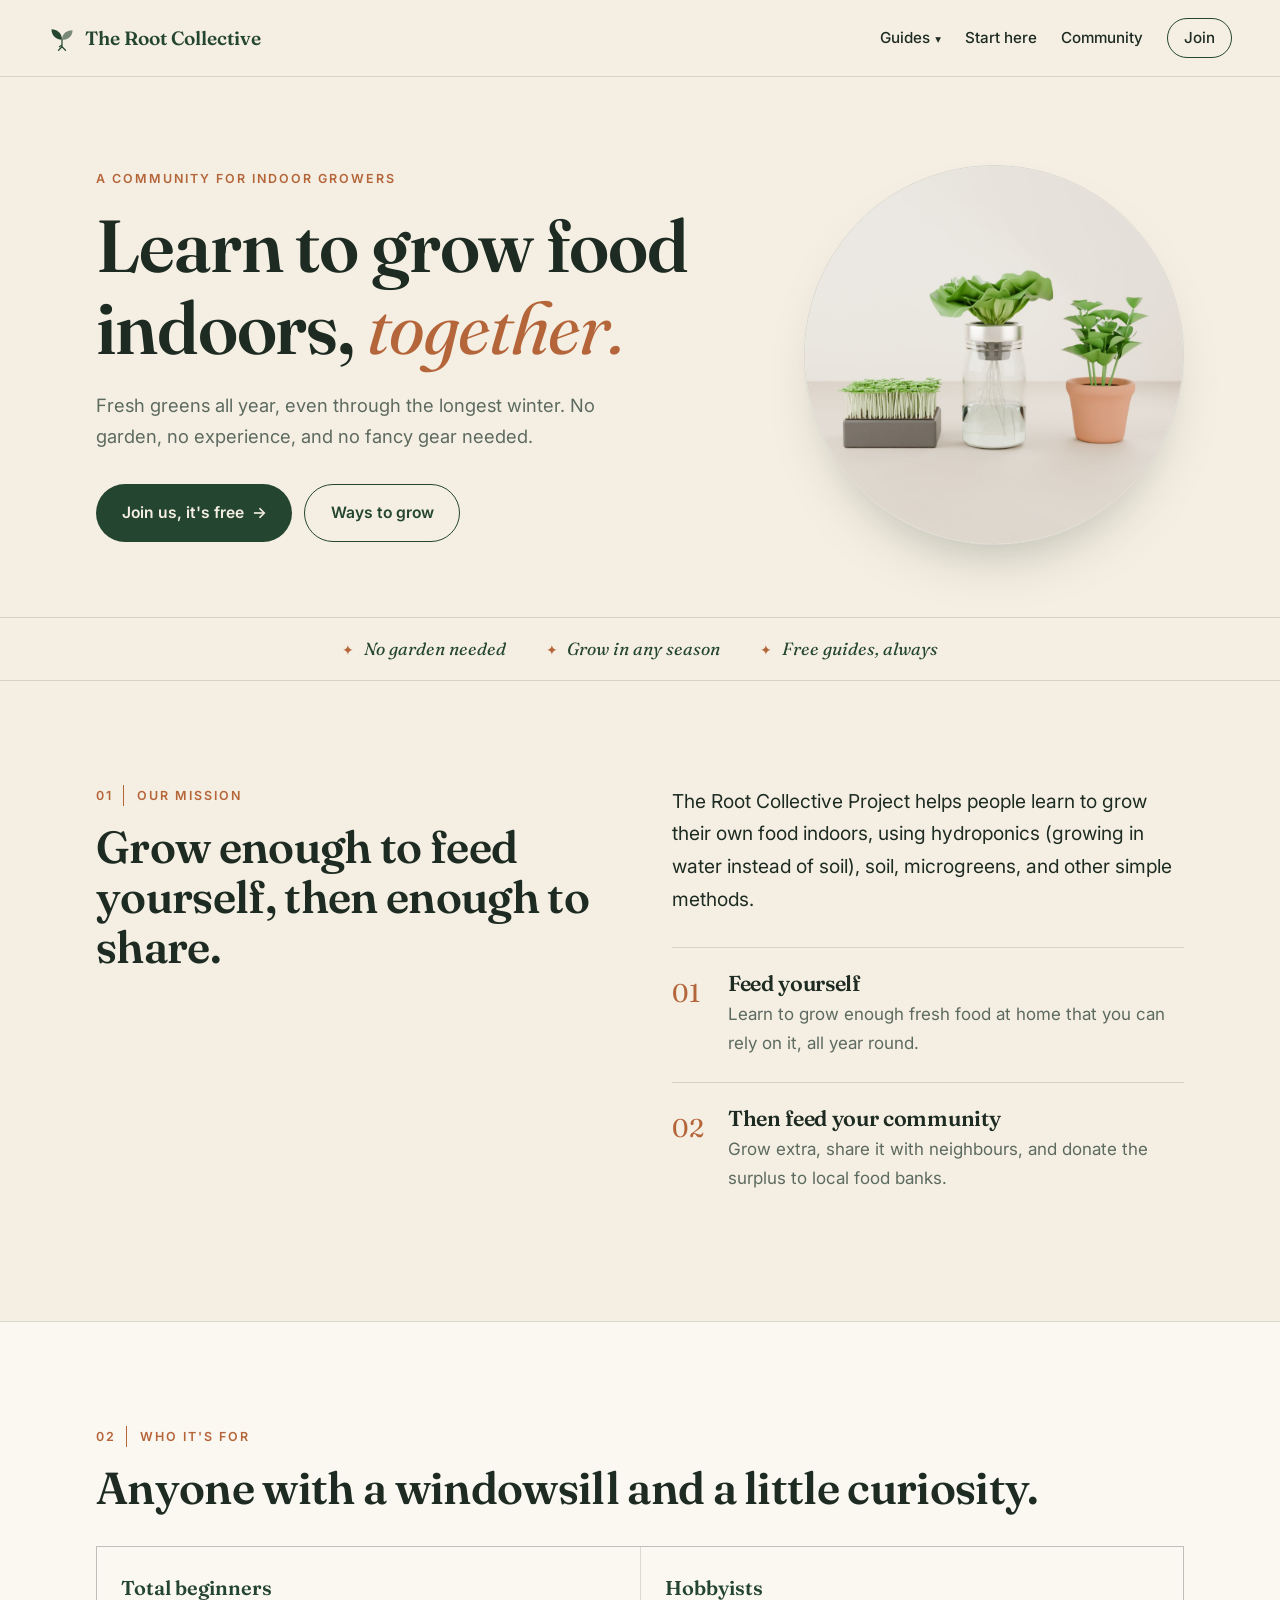
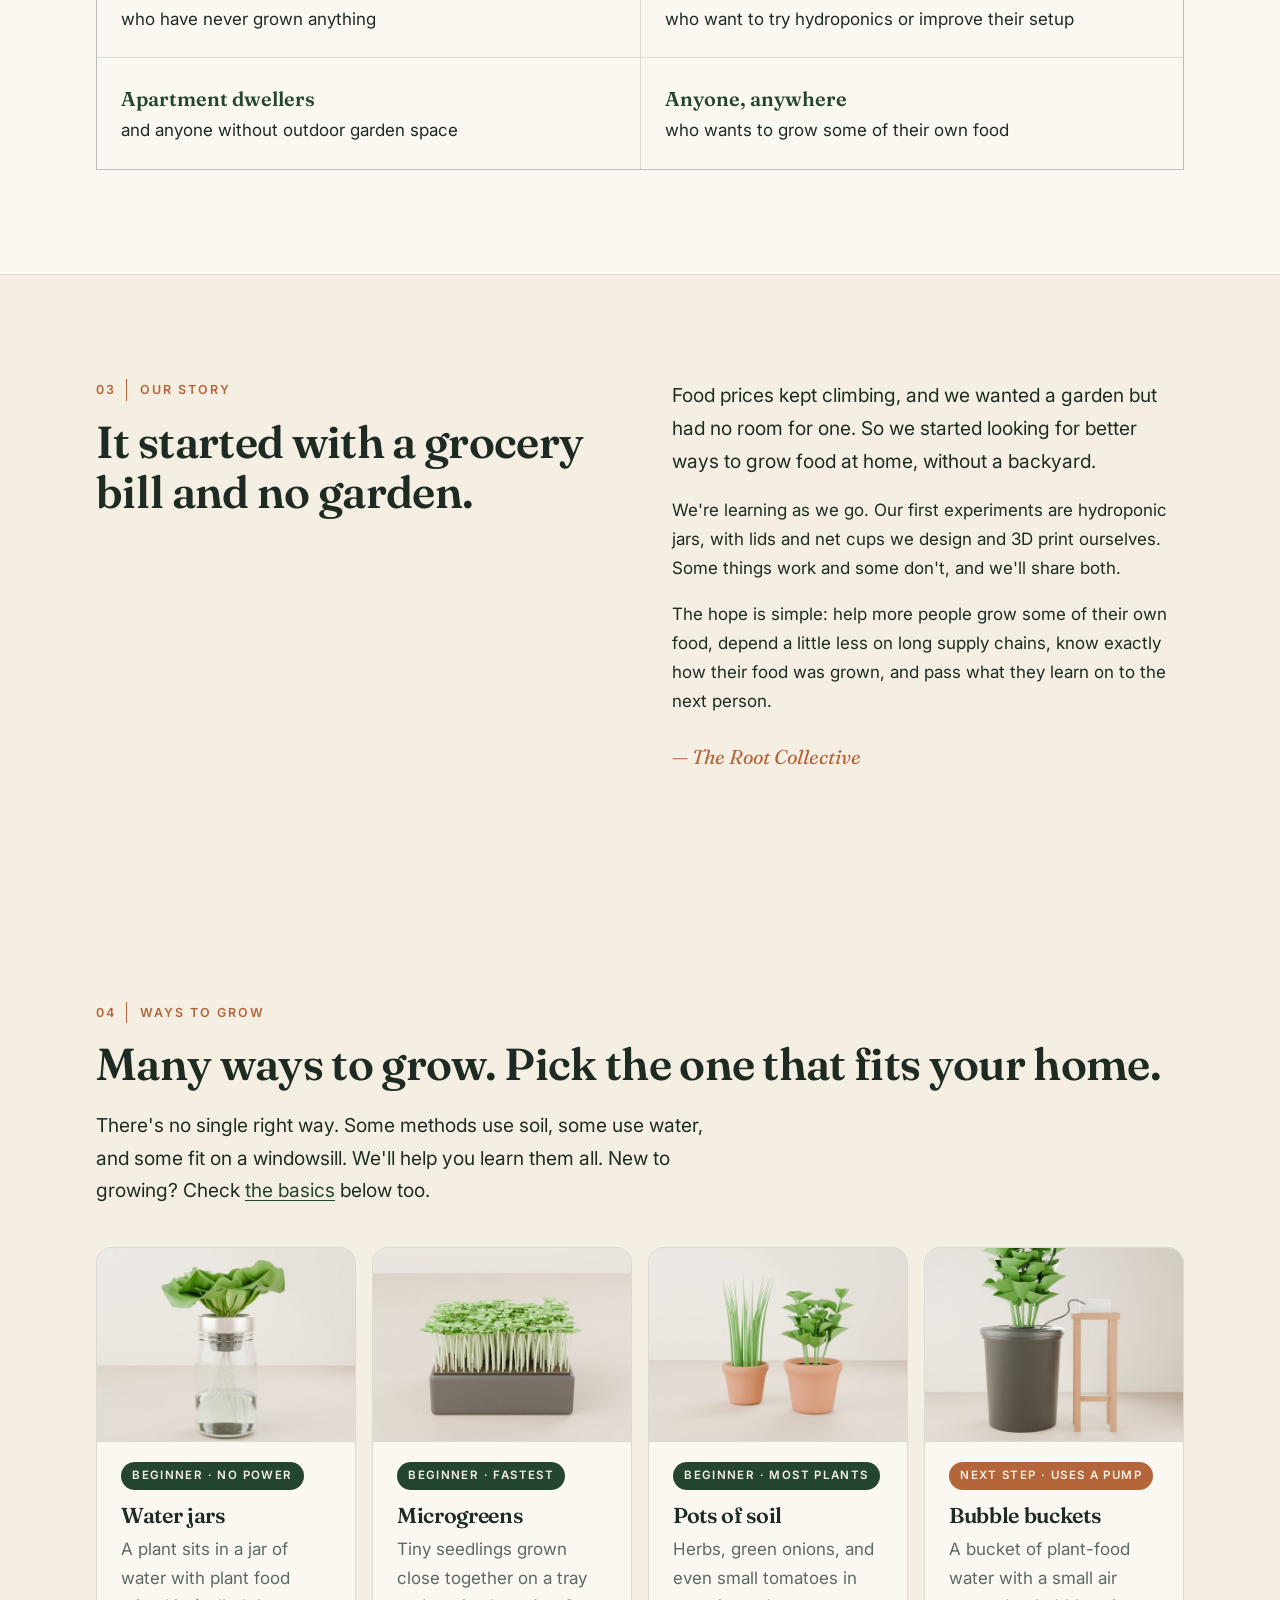
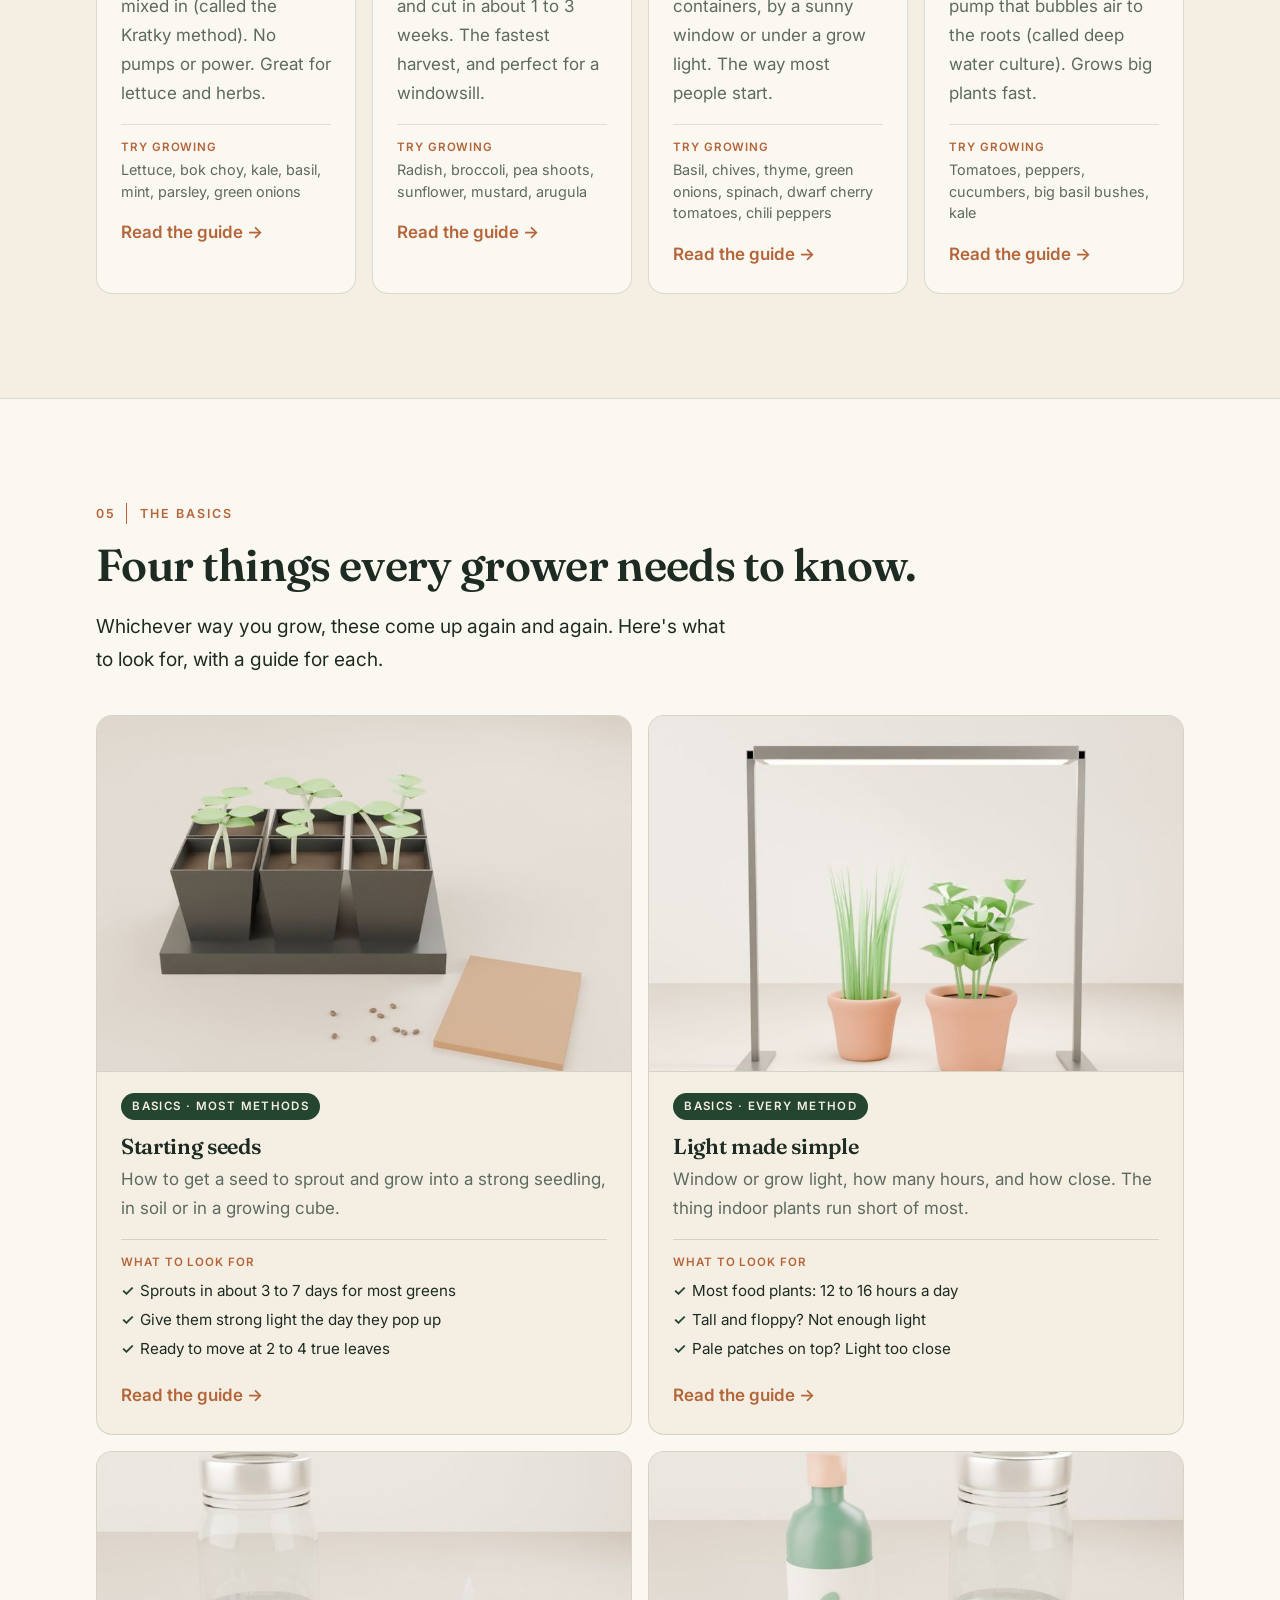
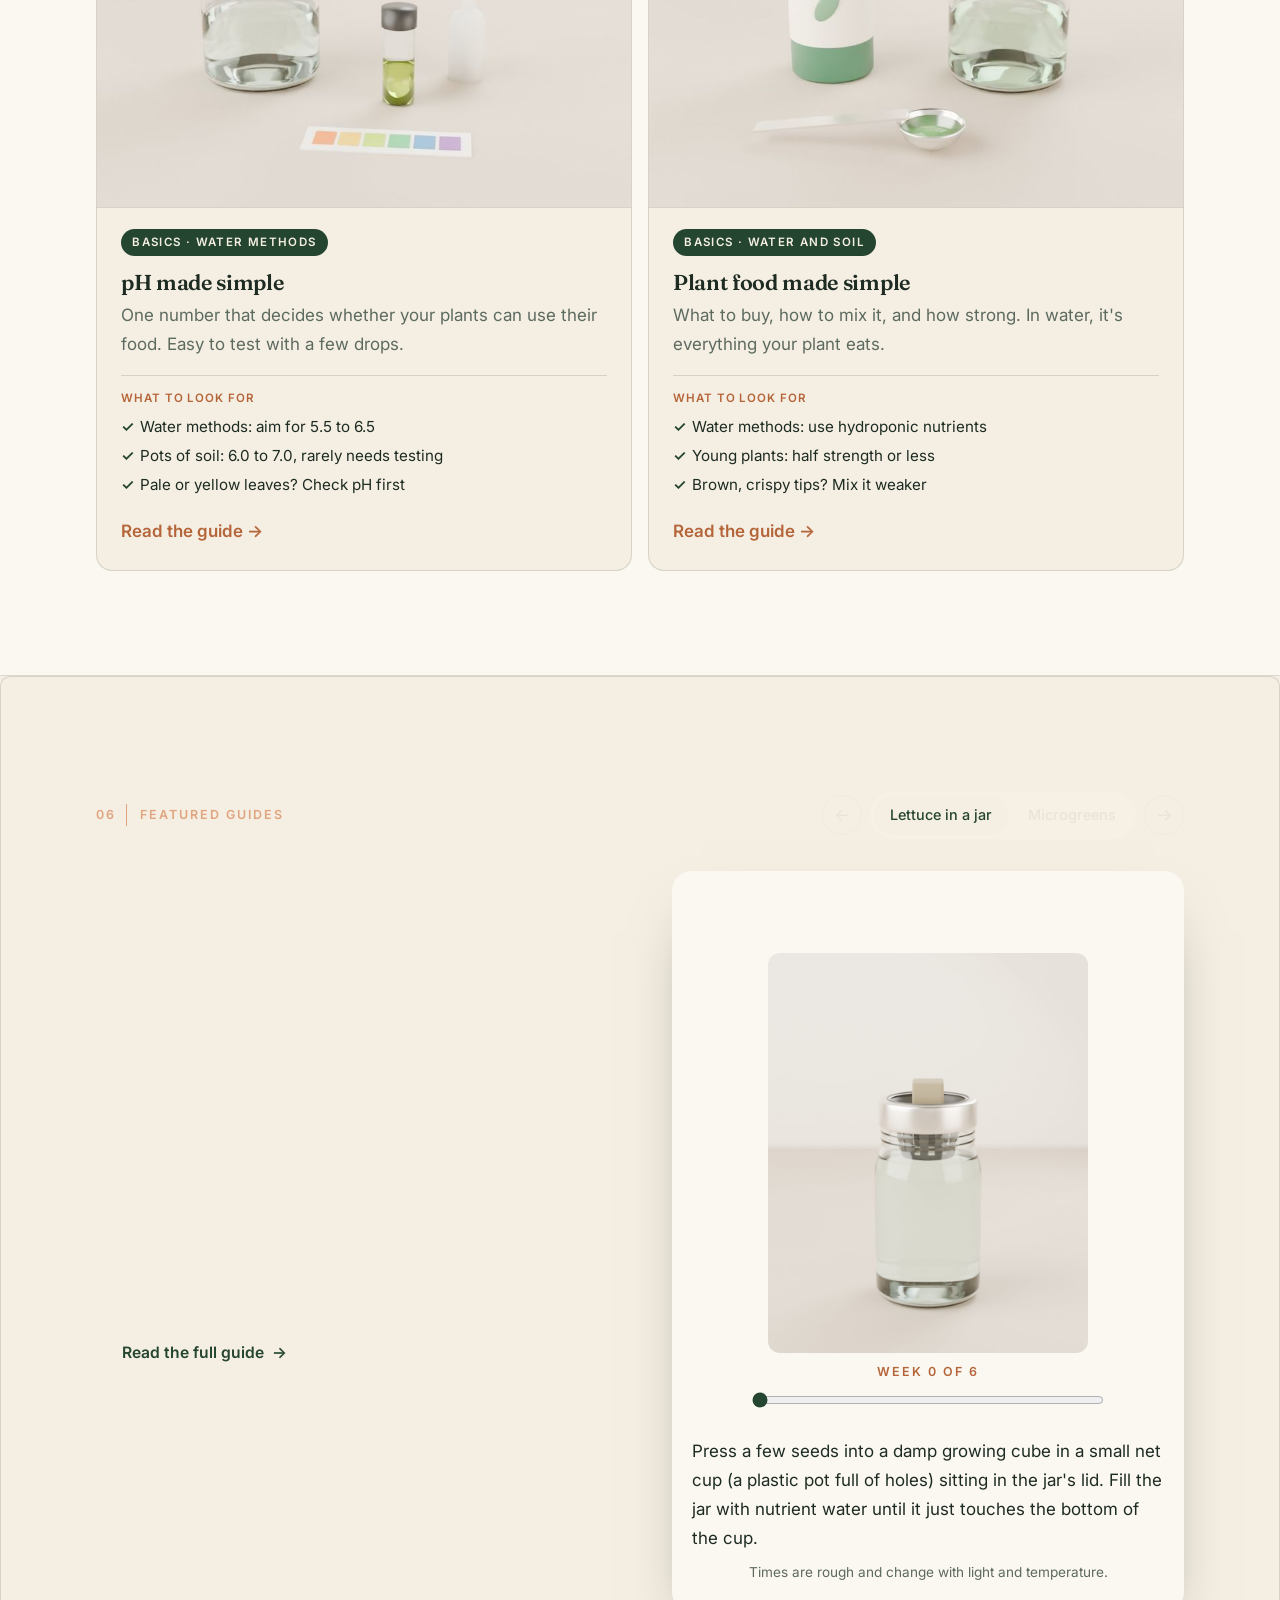
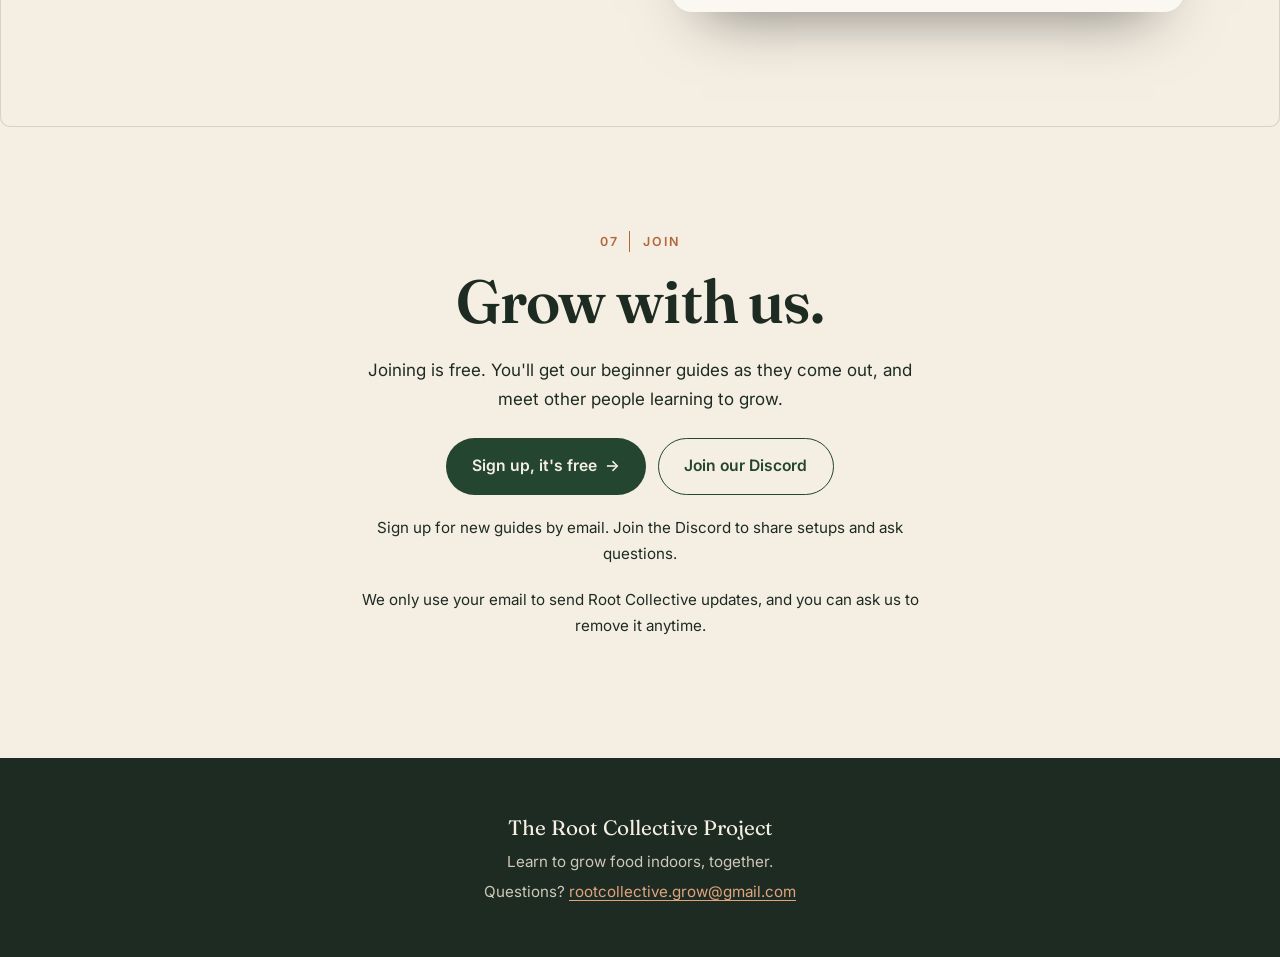
==== commit 2733709e: "Add files via upload" ====
--- a/index.html
+++ b/index.html
@@ -24,6 +24,8 @@
   <link rel="icon" href="favicon.ico" sizes="any">
   <link rel="apple-touch-icon" href="apple-touch-icon.png">
   <link rel="stylesheet" href="styles.css">
+  <!-- Private visitor counter (GoatCounter, no cookies). Stats: https://rootcollective.goatcounter.com -->
+  <script data-goatcounter="https://rootcollective.goatcounter.com/count" async src="//gc.zgo.at/count.js"></script>
 </head>
 <body>
 
--- a/styles.css
+++ b/styles.css
@@ -601,7 +601,7 @@
   display: grid;
   grid-template-columns: 1fr 1fr;
   grid-auto-flow: column;
-  grid-template-rows: repeat(5, auto);
+  grid-template-rows: repeat(7, auto);
   gap: 0.15rem 1.5rem;
   padding: 1.1rem 1.3rem;
   background: var(--paper);
@@ -621,6 +621,10 @@
   color: var(--clay);
 }
 nav .nav-menu a { display: block; padding: 0.3rem 0; font-size: 0.95rem; }
+/* Tools sits underneath the two guide columns, with its two links side by side */
+.nav-menu > :nth-child(11) { grid-row: 6; grid-column: 1 / -1; margin-top: 0.6rem; }
+.nav-menu > :nth-child(12) { grid-row: 7; grid-column: 1; }
+.nav-menu > :nth-child(13) { grid-row: 7; grid-column: 2; }
 @media (max-width: 480px) {
   .nav-guides summary { font-size: 0.85rem; }
   .nav-guides { position: static; }
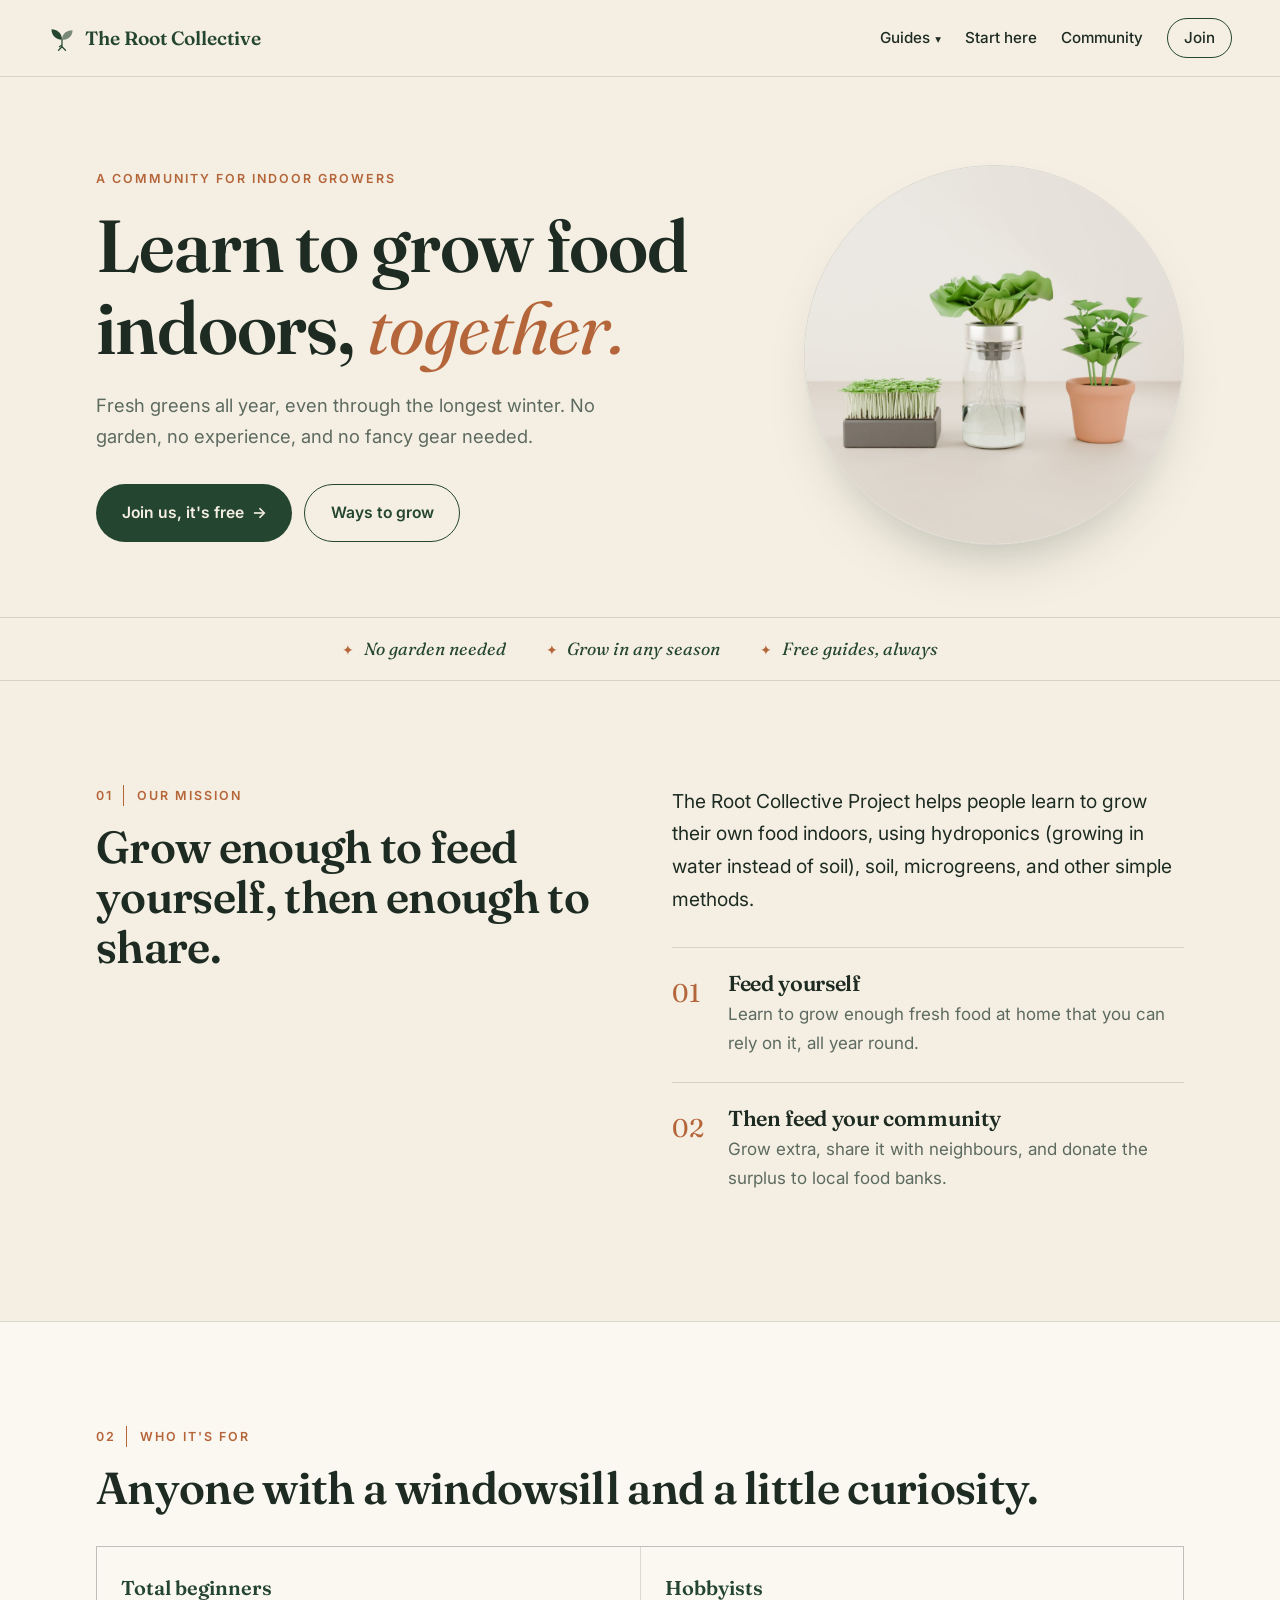
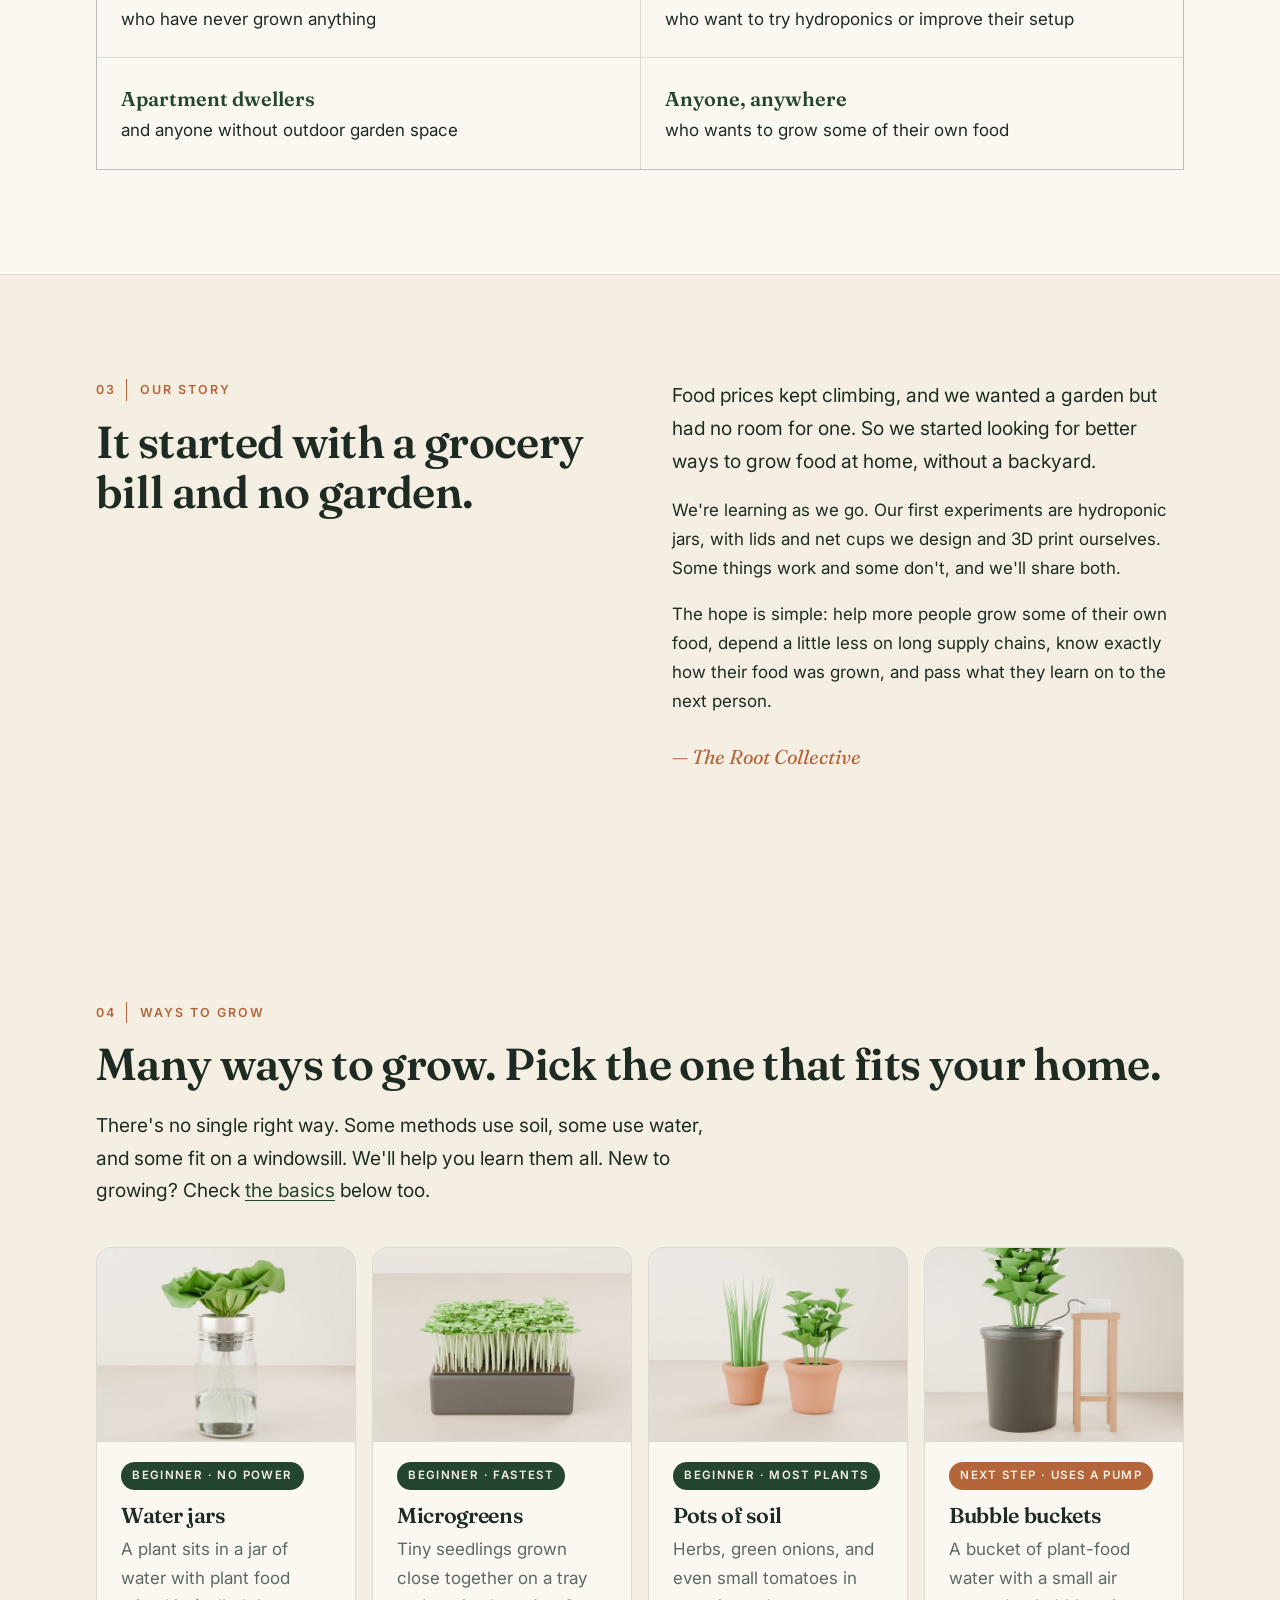
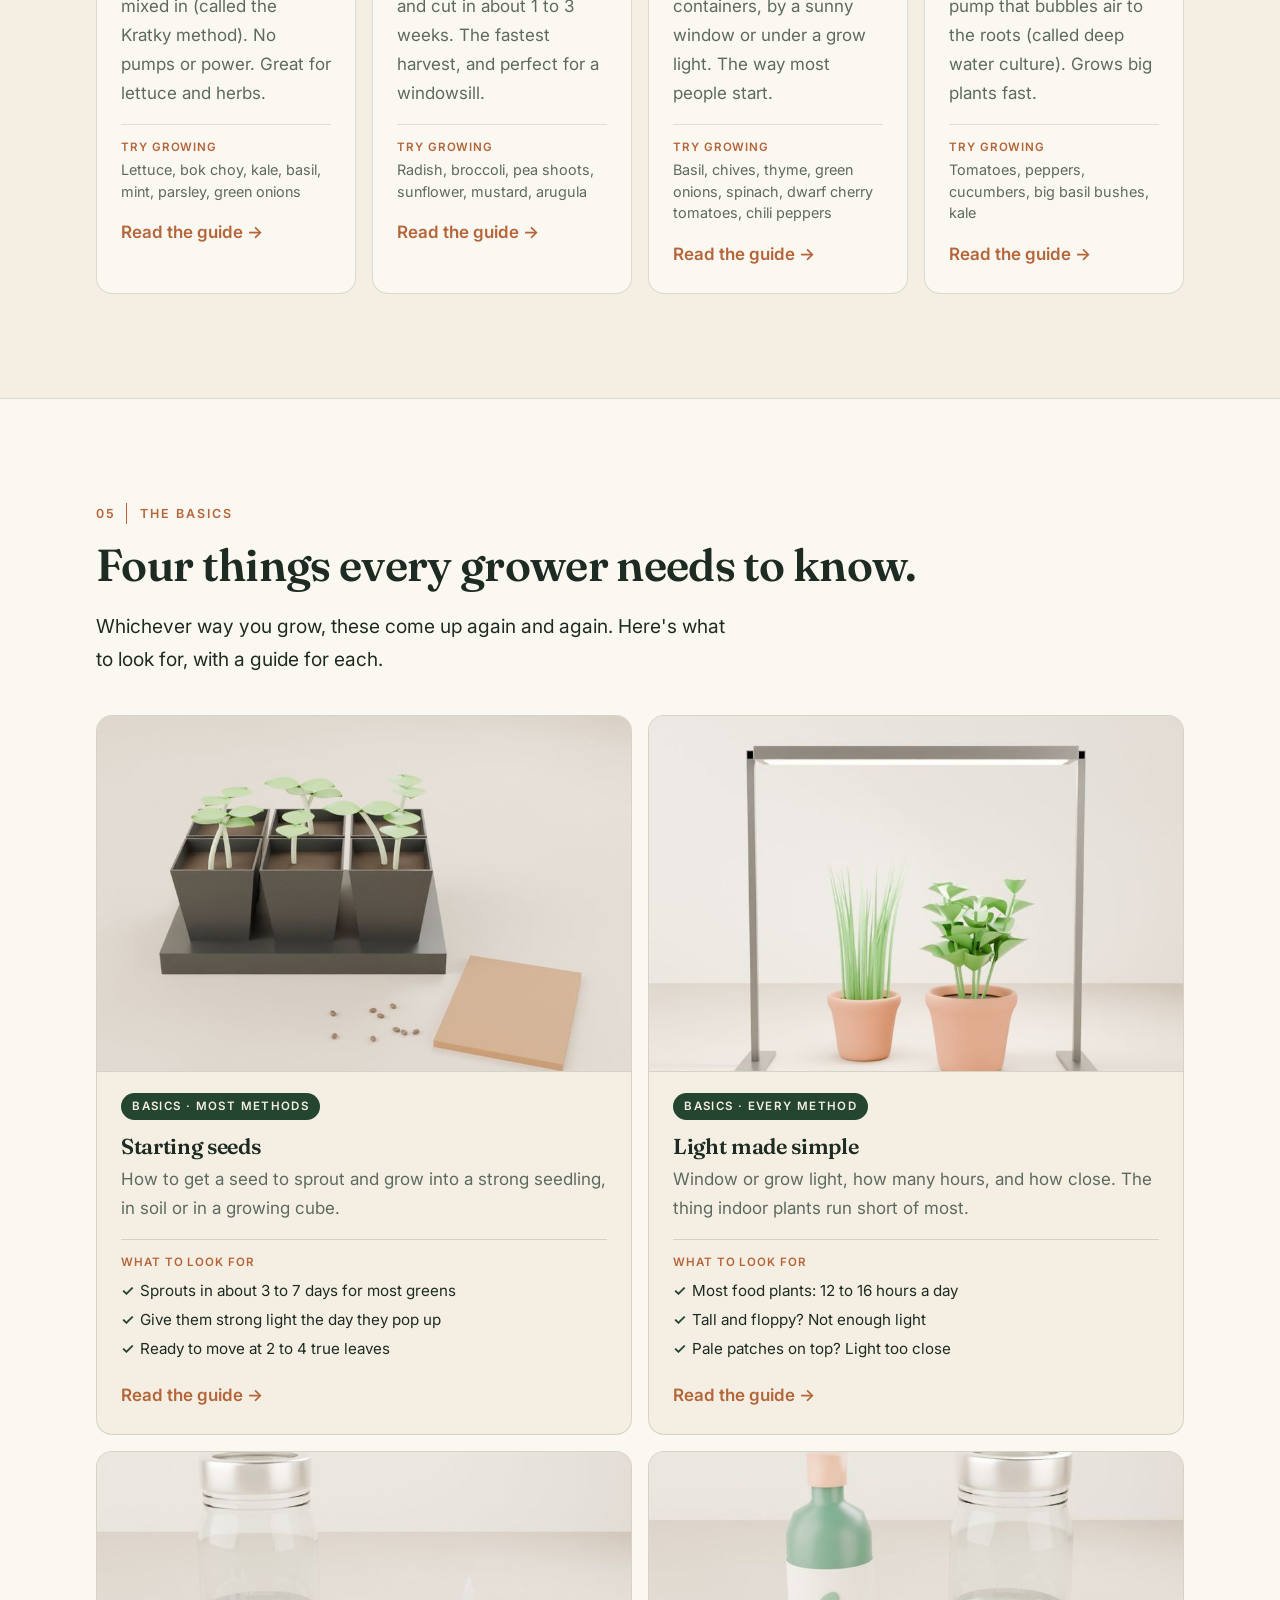
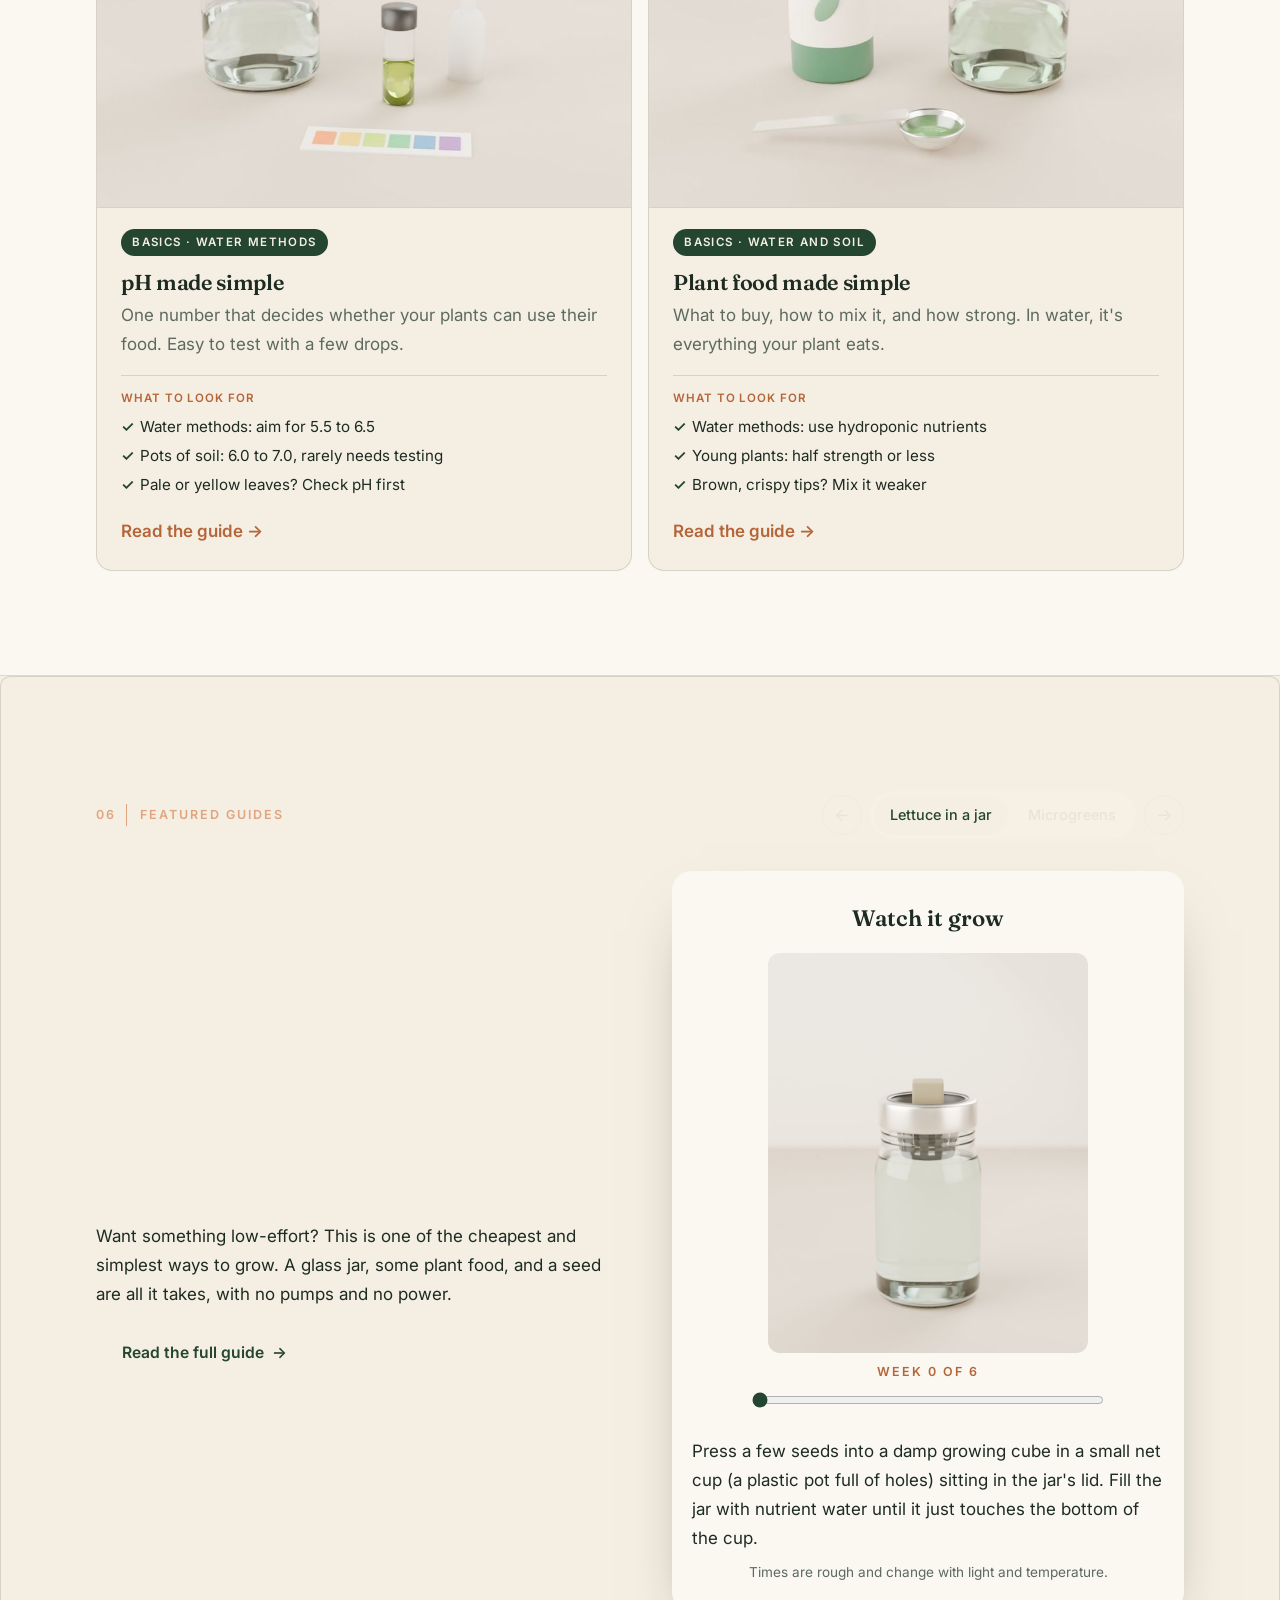
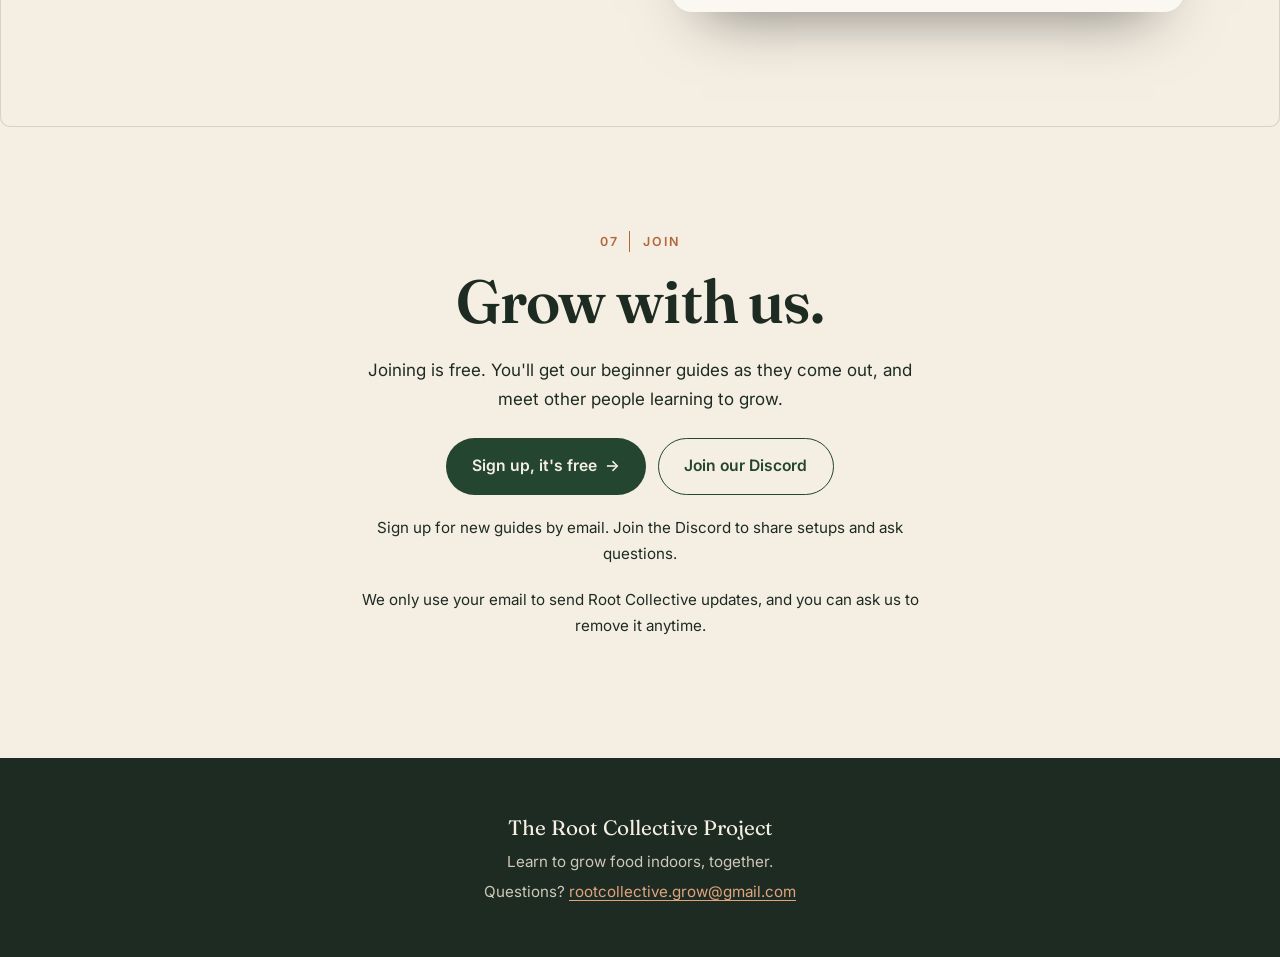
==== commit 0f4cce51: "Add files via upload" ====
--- a/index.html
+++ b/index.html
@@ -3,6 +3,9 @@
 <head>
   <meta charset="UTF-8">
   <meta name="viewport" content="width=device-width, initial-scale=1">
+  <meta name="color-scheme" content="light dark">
+  <meta name="theme-color" content="#f5efe3" media="(prefers-color-scheme: light)">
+  <meta name="theme-color" content="#111813" media="(prefers-color-scheme: dark)">
   <title>The Root Collective Project</title>
   <meta name="description" content="Learn to grow food indoors, together. A friendly community for beginners, wherever you live.">
   <!-- Free fonts from Google: Fraunces (headings) and Inter (body text) -->
